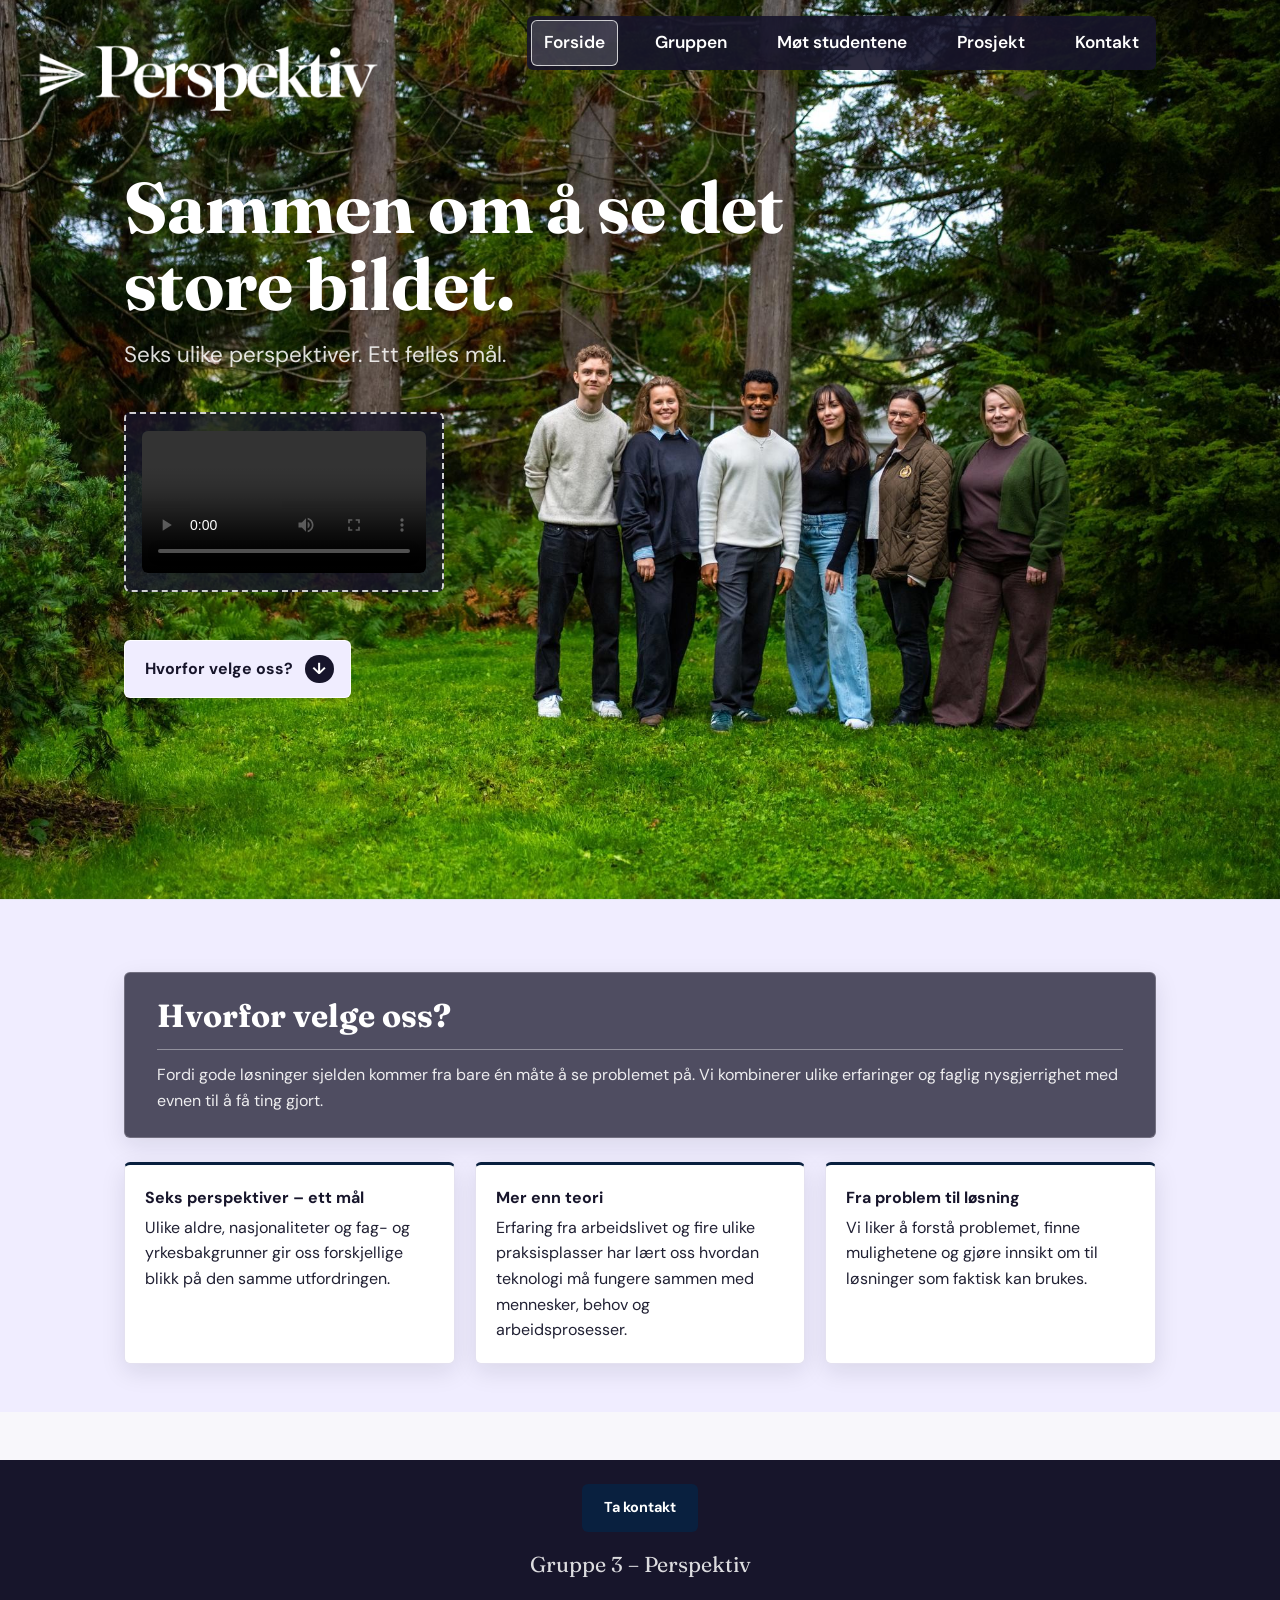
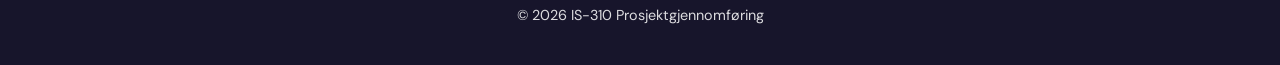
==== index.html @ 25e8b453 "Tekstforberinger i hele nettsida." ====
<!DOCTYPE html>
<html lang="no">
<head>
  <meta charset="UTF-8" />
  <meta name="viewport" content="width=device-width, initial-scale=1.0" />
  <title>Perspektiv – IS-310 Prosjektgjennomføring</title>
  <meta name="description" content="Nettside for prosjektgruppe 3 i faget IS-310 Prosjektgjennomføring. Møt studentene og les om gruppa vår." />
  <link rel="stylesheet" href="css/style.css" />
</head>
<body class="home-page">
  <header class="site-header">
    <div class="container">
      <nav class="main-nav" aria-label="Hovednavigasjon">
        <details class="nav-menu" open>
          <summary>Meny</summary>
          <ul>
          <li><a href="index.html" class="active" aria-current="page">Forside</a></li>
          <li><a href="om-oss.html">Gruppen</a></li>
          <li><a href="møt-studentene.html">Møt studentene</a></li>
          <li><a href="prosjekt.html">Prosjekt</a></li>
          <li><a href="kontakt.html">Kontakt</a></li>
          </ul>
        </details>
      </nav>
    </div>
  </header>

  <a class="fixed-logo" href="index.html" aria-label="Gå til forsiden">
    <img src="images/Logo/Logo.png" data-large-logo="images/Logo/Logo.png" data-small-logo="images/Logo/Perspektiv.png" alt="Perspektiv" />
  </a>

  <main>
    <section class="hero home-hero">
      <div class="container">
        <div class="hero-copy">
          <h1><span>Sammen om </span>å se det store bildet.</h1>
          <p>Seks ulike perspektiver. Ett felles mål.</p>
        </div>

      <div class="home-video-placeholder">
          <video class="about-video" controls preload="metadata" playsinline>
          <source src="images/Midlertidig%20intor%20video.mp4" type="video/mp4" />
          Nettleseren din støtter ikke videoavspilling.
        </video>
      </div>     
        
        <a class="btn home-values-cta" href="#home-values-section">
          Hvorfor velge oss?
          <span class="home-values-cta-icon" aria-hidden="true">&darr;</span>
        </a>
      
        
      </div>
    </section>

  <section id="home-values-section" class="section container home-values-section">
      <div class="home-values-intro">
        <h2>Hvorfor velge oss?</h2>
        <p>
          Fordi gode løsninger sjelden kommer fra bare én måte å se problemet på. Vi kombinerer 
          ulike erfaringer og faglig nysgjerrighet med evnen til å få ting gjort.
        </p>
      </div>

      <ul class="value-list">
        <li>
          <strong>Seks perspektiver – ett mål</strong>
          Ulike aldre, nasjonaliteter og fag- og yrkesbakgrunner gir oss forskjellige blikk på den samme utfordringen.
        </li>
        <li>
          <strong>Mer enn teori</strong>
          Erfaring fra arbeidslivet og fire ulike praksisplasser har lært oss hvordan teknologi må fungere sammen med mennesker, behov og arbeidsprosesser.
        </li>
        <li>
          <strong>Fra problem til løsning</strong>
          Vi liker å forstå problemet, finne mulighetene og gjøre innsikt om til løsninger som faktisk kan brukes.
        </li>
      </ul>
    </section>

   
    


  <footer class="site-footer">
    <div class="container">
      <div class="footer-cta">
        <a class="btn" href="kontakt.html">Ta kontakt</a>
      </div>
      <p class="footer-brand">Gruppe 3 – Perspektiv</p>
      <p>&copy; 2026 IS-310 Prosjektgjennomføring</p>
    </div>
  </footer>
  <script src="js/logo-scroll.js"></script>
</body>
</html>
---- css/style.css ----
/* ==========================================================================
   IS-310 Gruppe 3 – Felles stilark
   ========================================================================== */

@import url("https://fonts.googleapis.com/css2?family=DM+Sans:opsz,wght@9..40,400;9..40,500;9..40,600;9..40,700&family=Fraunces:opsz,wght@9..144,600;9..144,700&display=swap");

:root {
  --color-primary: #17152b;
  --color-primary-dark: #17152b;
  --color-secondary: #291c5c;
  --color-accent: #09203f;
  --color-overlay-surface: rgba(23, 21, 43, 0.74);
  --logo-width: clamp(182px, 31.2vw, 364px);
  --color-hero-accent: #ffffff;
  --color-bg: #f8f7fb;
  --color-surface: #ffffff;
  --color-text: #202033;
  --color-muted: #291c5c;
  --color-border: #e4e1f0;
  --color-highlight: #f0edff;
  --radius: 6px;
  --max-width: 1080px;
  --shadow: 0 8px 24px rgba(23, 21, 43, 0.1);
}

* {
  box-sizing: border-box;
}

html {
  scroll-behavior: smooth;
}

body {
  margin: 0;
  font-family: "DM Sans", "Segoe UI", sans-serif;
  background-color: var(--color-bg);
  color: var(--color-text);
  line-height: 1.6;
}

a {
  color: var(--color-primary);
  text-decoration: none;
}

a:hover,
a:focus {
  text-decoration: underline;
}

body a:focus-visible,
body .nav-menu > summary:focus-visible {
  outline: 2px solid currentColor;
  outline-offset: 3px;
}

body .main-nav a,
body .nav-menu > summary,
body .student-menu summary,
body .student-page-nav a {
  transition: background-color 0.15s ease, border-color 0.15s ease, color 0.15s ease;
}

img {
  max-width: 100%;
  display: block;
}

.container {
  max-width: var(--max-width);
  margin: 0 auto;
  padding: 0 1.5rem;
}

.site-header {
  background-color: transparent;
  color: #fff;
  position: absolute;
  top: 0;
  width: 100%;
  z-index: 20;
}

.student-page .site-header {
  z-index: 30;
}

.site-header .container {
  display: flex;
  align-items: center;
  justify-content: flex-end;
  flex-wrap: wrap;
  min-height: 4.5rem;
  padding-top: 1rem;
  padding-bottom: 1rem;
}

.fixed-logo {
  display: block;
  left: 1.5rem;
  position: fixed;
  top: 1.25rem;
  transform-origin: top left;
  will-change: transform;
  width: var(--logo-width);
  z-index: 30;
}

.student-page .fixed-logo {
  z-index: 31;
}

.fixed-logo img {
  height: auto;
  transition: filter 0.2s ease;
  width: 100%;
}

.fixed-logo.logo-over-image img {
  filter: brightness(0) invert(1);
}

.site-title {
  font-family: "Fraunces", Georgia, serif;
  font-size: 1.35rem;
  font-weight: 700;
  letter-spacing: 0;
  margin: 0;
  color: #fff;
}

.site-title a {
  color: #fff;
}

.site-title a:hover {
  text-decoration: none;
}

.main-nav > .nav-menu > ul {
  list-style: none;
  display: flex;
  flex-wrap: wrap;
  gap: 1.5rem;
  margin: 0;
  padding: 0;
}

.nav-menu > summary {
  display: none;
}

.main-nav a {
  color: #fff;
  font-size: 1.08rem;
  font-weight: 600;
  border: 1px solid transparent;
  border-radius: var(--radius);
  display: inline-block;
  padding: 0.5rem 0.75rem;
}

.main-nav a:hover,
.main-nav a:focus,
.main-nav a.active {
  background-color: rgba(255, 255, 255, 0.16);
  border-color: rgba(255, 255, 255, 0.75);
  color: #fff;
  text-decoration: none;
}

.student-menu {
  position: relative;
}

.student-menu details {
  position: relative;
}

.student-menu summary {
  border: 1px solid transparent;
  border-radius: var(--radius);
  color: #fff;
  cursor: pointer;
  display: inline-block;
  font-size: 0.94rem;
  font-weight: 600;
  list-style: none;
  padding: 0.35rem 0.6rem;
}

.student-menu summary::-webkit-details-marker {
  display: none;
}

.student-menu summary::after {
  content: " +";
}

.student-menu details[open] summary,
.student-menu summary:hover,
.student-menu summary:focus {
  background-color: rgba(255, 255, 255, 0.16);
  border-color: rgba(255, 255, 255, 0.75);
  color: #fff;
}

.student-menu details[open] summary::after {
  content: " -";
}

.student-page .student-menu summary {
  background-color: rgba(255, 255, 255, 0.16);
  border-color: rgba(255, 255, 255, 0.75);
  color: #fff;
}

.student-page .student-menu summary {
  color: var(--color-primary-dark);
}

.student-page .student-menu summary:hover,
.student-page .student-menu summary:focus {
  background-color: var(--color-highlight);
  border-color: var(--color-border);
  color: var(--color-primary-dark);
}

.student-menu-list {
  background-color: var(--color-surface);
  border: 1px solid var(--color-border);
  border-radius: var(--radius);
  box-shadow: var(--shadow);
  display: grid;
  gap: 0;
  left: 0;
  margin: 0.75rem 0 0;
  min-width: 10rem;
  padding: 0.4rem;
  position: absolute;
  top: 100%;
  z-index: 20;
}

.student-menu details:not([open]) .student-menu-list {
  display: none;
}

.student-menu details[open] .student-menu-list {
  display: grid;
}

.student-menu-list li {
  width: 100%;
}

.student-menu-list a {
  color: var(--color-text);
  display: block;
  padding: 0.5rem 0.7rem;
}

.student-menu-list a:hover,
.student-menu-list a:focus,
.student-menu-list a.active {
  background-color: var(--color-highlight);
  color: var(--color-primary-dark);
}

.student-page-nav {
  display: flex;
  flex-wrap: wrap;
  gap: 0.65rem;
  padding-top: max(5.5rem, calc(var(--logo-width) * 0.32 + 1.5rem));
  position: relative;
  z-index: 1;
}

.student-page-nav a {
  background-color: var(--color-surface);
  border: 1px solid var(--color-border);
  border-radius: var(--radius);
  box-shadow: 0 2px 8px rgba(23, 21, 43, 0.12);
  color: var(--color-primary-dark);
  display: inline-block;
  font-weight: 600;
  line-height: 1.2;
  padding: 0.45rem 0.75rem;
  position: relative;
  z-index: 1;
}

.student-page-nav a:hover,
.student-page-nav a:focus,
.student-page-nav a.active {
  background-color: var(--color-primary);
  border-color: var(--color-primary);
  color: #fff;
  text-decoration: none;
}

/* ---------- Hero-seksjon ---------- */

.hero {
  align-items: stretch;
  background-color: var(--color-primary-dark);
  background-image: url("../images/Zoomed ut.jpg");
  background-position: center;
  background-repeat: no-repeat;
  background-size: contain;
  border-bottom: 1px solid var(--color-border);
  color: #fff;
  display: flex;
  min-height: 100vh;
  min-height: 100svh;
  padding: 8rem 0 4.5rem;
  text-align: left;
}

.contact-hero {
  background: none;
  border-bottom: none;
  color: var(--color-primary-dark);
  min-height: auto;
  padding: 6rem 0 1.5rem;
}

.contact-page .site-header {
  color: #fff;
  z-index: 20;
}

.contact-page .student-menu-list a {
  color: var(--color-text);
}

.contact-page .student-menu-list a:hover,
.contact-page .student-menu-list a:focus {
  color: var(--color-primary-dark);
}

.contact-page .fixed-logo img {
  filter: brightness(0) invert(1);
}

.contact-page .site-header .main-nav a:hover,
.contact-page .student-menu summary:hover,
.contact-page .student-menu summary:focus {
  color: #fff;
}

.contact-hero h1,
.contact-hero p {
  color: #fff;
}

.contact-hero .container {
  align-items: center;
  justify-content: center;
  text-align: center;
}

.hero .container {
  align-items: flex-start;
  display: flex;
  flex-direction: column;
  row-gap: 0.75rem;
  justify-content: flex-end;
  width: 100%;
}

.home-hero {
  background-image: url("../images/Hoyrestilt_cropped.jpg");
  background-size: cover;
}

.home-hero .container {
  justify-content: center;
  transform: translateY(-2.5rem);
}

.home-hero .hero-copy {
  margin-bottom: -0.375rem;
  transform: translateY(-0.5rem);
}

.home-hero .hero-copy h1 {
  font-size: clamp(2.75rem, 5.6vw, 5.4rem);
}

.home-hero .hero-copy p {
  font-size: clamp(1.15rem, 1.75vw, 1.5rem);
  line-height: 1.35;
}

.home-video-placeholder {
  align-items: center;
  aspect-ratio: 16 / 9;
  background-color: rgba(23, 21, 43, 0.78);
  border: 2px dashed rgba(255, 255, 255, 0.8);
  border-radius: var(--radius);
  color: #fff;
  display: flex;
  font-family: "Fraunces", Georgia, serif;
  font-size: 1.1rem;
  justify-content: center;
  max-width: 20rem;
  padding: 1rem;
  text-align: center;
  width: 80%;
}

.home-hero .home-values-cta {
  align-items: center;
  background-color: var(--color-highlight);
  border: 1px solid rgba(255, 255, 255, 0.9);
  color: var(--color-primary-dark);
  display: inline-flex;
  gap: 0.75rem;
  margin-top: 2.25rem;
  padding: 0.85rem 1rem 0.85rem 1.25rem;
}

.home-values-cta-icon {
  align-items: center;
  background-color: var(--color-primary-dark);
  border-radius: 50%;
  color: #fff;
  display: inline-flex;
  height: 1.8rem;
  justify-content: center;
  line-height: 1;
  transition: transform 0.15s ease;
  width: 1.8rem;
}

.home-values-cta:hover .home-values-cta-icon,
.home-values-cta:focus .home-values-cta-icon {
  transform: translateY(2px);
}

@media (min-width: 768px) and (max-width: 1099px) {
  .home-hero .container {
    transform: translateY(-2rem);
  }
}

@media (min-aspect-ratio: 5 / 3) and (min-width: 768px) {
  .home-hero {
    background-size: contain;
  }
}

body .site-header .main-nav {
  background-color: rgba(23, 21, 43, 0.9);
  border-radius: var(--radius);
  padding: 0.25rem;
}

.student-list-page .student-content-zone {
  background-color: var(--color-overlay-surface);
  border: 1px solid rgba(255, 255, 255, 0.18);
  border-radius: var(--radius);
  max-width: 1140px;
  margin-left: auto;
  margin-right: auto;
  margin-top: 10rem;
  padding: 2rem 1.5rem 0;
  width: calc(100% - 1.5rem);
}

.student-list-page .student-content-zone > .section:first-child {
  padding-top: 0;
}

.student-list-back-to-top {
  display: flex;
  justify-content: center;
  margin: 2rem auto 0;
  max-width: var(--max-width);
  padding: 0 1.5rem;
}

.student-list-page .practice-section {
  scroll-margin-top: 8rem;
}

.student-list-page {
  background: url("../images/Trees.png") center / cover no-repeat fixed;
}

.student-list-page .student-content-zone > .section > h2 {
  color: #fff;
  text-shadow: 0 1px 4px rgba(23, 21, 43, 0.8);
}

.student-list-page .student-content-zone > .section > p {
  color: #fff;
  text-shadow: 0 1px 4px rgba(23, 21, 43, 0.8);
}

.about-page > .hero {
  background-image: url("../images/Zoomed\ ut.jpg");
  background-position: left top;
  background-size: contain;
  padding: 7rem 0 1.5rem;
}

.about-hero .container {
  margin: 0;
  max-width: none;
  justify-content: center;
}

@media (min-width: 1280px) {
  .about-page > .hero {
    min-height: max(100svh, calc(66.6667vw - 2rem));
  }

  .about-hero .container {
    justify-content: flex-end;
    transform: none;
  }
}

.about-hero .cta-row {
  margin-top: 0;
}

.about-hero .scroll-indicator {
  margin-top: 0;
}

@media (min-width: 1280px) {
  .about-hero .about-text-copy {
    align-self: center;
    margin-inline: 0;
    max-width: 74rem;
    width: 100%;
    font-size: clamp(0.92rem, 1.05vw, 1.2rem);
    line-height: 1.35;
  }

  .about-hero .about-text-copy h2 {
    font-size: clamp(1.65rem, 2vw, 1.8rem);
  }

  .about-hero .about-text-copy > p:first-of-type {
    font-size: clamp(0.95rem, 1.1vw, 1rem);
    line-height: 1.2;
    margin-bottom: 0.55rem;
  }

  .about-hero .about-text-copy > p:not(:first-of-type) {
    margin-bottom: 0.55rem;
  }
}

@media (min-width: 960px) and (max-width: 1279px) {
  .about-page > .hero {
    background-image: none;
    display: grid;
    grid-template-columns: minmax(0, 1fr);
    min-height: auto;
    padding: 0;
  }

  .about-page > .hero::before {
    aspect-ratio: 3 / 2;
    background: url("../images/Zoomed\ ut.jpg") center / cover no-repeat;
    content: "";
    display: block;
    grid-area: 1 / 1;
    width: 100%;
  }

  .about-hero .container {
    grid-area: 1 / 1;
    justify-content: flex-end;
    padding: 0 1.5rem;
    position: relative;
    transform: none;
    z-index: 1;
  }

  .about-hero .about-text-copy {
    align-self: center;
    background-color: var(--color-overlay-surface);
    border: 1px solid rgba(255, 255, 255, 0.2);
    border-radius: var(--radius);
    box-shadow: var(--shadow);
    margin-inline: 0;
    max-width: 74rem;
    width: 100%;
  }
}

@media (max-width: 959px) {
  .about-hero .about-text-copy {
    max-width: none;
    width: 100%;
  }

  .about-page > .hero {
    background-image: none;
    display: block;
    min-height: auto;
    padding: 0 0 2rem;
  }

  .about-page > .hero::before {
    aspect-ratio: 3 / 2;
    background: url("../images/Zoomed\ ut.jpg") center / contain no-repeat;
    content: "";
    display: block;
    width: 100%;
  }

  .about-hero .container {
    justify-content: flex-start;
    padding-top: 1.5rem;
    transform: none;
  }
}

.hero-copy {
  max-width: 680px;
}

.hero h1 {
  font-family: "Fraunces", Georgia, serif;
  font-size: clamp(2.4rem, 5vw, 5rem);
  line-height: 1.08;
  margin: 0 0 1rem;
}

.hero h1 span {
  color: var(--color-hero-accent);
}

.hero p {
  font-size: clamp(1rem, 1.5vw, 1.3rem);
  max-width: 640px;
  margin: 0 0 1.75rem;
  color: rgba(255, 255, 255, 0.86);
}

.contact-page .hero p {
  color: rgba(255, 255, 255, 0.9);
}

.contact-page {
  background: linear-gradient(rgba(0, 0, 0, 0.58), rgba(0, 0, 0, 0.58)), url("../images/Trees.png") center center / cover no-repeat fixed;
  min-height: 100vh;
  min-height: 100svh;
  overflow-x: hidden;
}

.contact-page > *:not(.fixed-logo) {
  position: relative;
  z-index: 1;
}

.contact-page .contact-content {
  transform: none;
}

.contact-page .contact-hero {
  padding: 1.5rem 0 0.25rem;
}

.contact-page .contact-hero h1 {
  font-size: 2.8rem;
  line-height: 1.08;
}

.contact-page .contact-hero h1:first-of-type {
  margin-bottom: 0.4rem;
}

.contact-page .contact-hero h1:last-of-type {
  border-top: 1px solid rgba(255, 255, 255, 0.32);
  font-size: 1.75rem;
  line-height: 1.25;
  margin: 1.1rem auto 0;
  max-width: 46rem;
  padding-top: 0.85rem;
}

.contact-page .contact-hero p {
  font-size: 1.05rem;
  line-height: 1.5;
  margin: 0 auto 0.6rem;
  max-width: 44rem;
}

.contact-page .contact-hero p:first-of-type {
  font-family: "Fraunces", Georgia, serif;
  font-size: 1.2rem;
  line-height: 1.3;
  max-width: 40rem;
}

.contact-page .section {
  padding: 0.25rem 1.5rem 0;
}

.contact-page .contact-content .section {
  padding: 0.25rem 1.5rem 0;
}

.contact-page .contact-grid {
  gap: 1.5rem;
  grid-template-columns: repeat(2, minmax(0, 350px));
  justify-content: center;
  justify-items: center;
  margin-top: 0.25rem;
}

.contact-page .contact-card-zone {
  background-color: var(--color-overlay-surface);
  border: 1px solid rgba(255, 255, 255, 0.2);
  border-radius: var(--radius);
  box-shadow: var(--shadow);
  margin: 5rem auto 2rem;
  max-width: 800px;
  padding: 1rem;
  width: calc(100% - 2rem);
}

.contact-page .contact-card-zone > .section {
  padding: 0.25rem 0 0;
}

.contact-page .contact-card {
  background-color: var(--color-highlight);
  justify-self: center;
  padding: 1rem;
  width: min(100%, 350px);
}

.contact-page .contact-card img {
  aspect-ratio: 4 / 5;
  max-width: none;
  margin-bottom: 0.5rem;
  width: 100%;
}

.contact-page .contact-card h2 {
  font-size: clamp(1rem, 1.8vw, 1.45rem);
  line-height: 1.15;
}

.contact-page .contact-card .role {
  font-size: 0.9rem;
  margin-bottom: 0.35rem;
}

.btn {
  display: inline-block;
  padding: 0.78rem 1.35rem;
  background-color: var(--color-accent);
  color: #fff;
  font-weight: 700;
  border-radius: var(--radius);
  transition: transform 0.15s ease, box-shadow 0.15s ease;
}

.scroll-indicator {
  margin-top: 1.5rem;
}

.scroll-indicator a {
  display: inline-flex;
  align-items: center;
  justify-content: center;
  width: 2.8rem;
  height: 2.8rem;
  border: 1px solid rgba(255, 255, 255, 0.7);
  border-radius: 50%;
  background: rgba(255, 255, 255, 0.08);
  color: #fff;
  font-size: 1.7rem;
  line-height: 1;
  text-decoration: none;
  transition: transform 0.15s ease, background-color 0.15s ease;
}

.scroll-indicator a:hover,
.scroll-indicator a:focus {
  transform: translateY(2px);
  background: rgba(255, 255, 255, 0.16);
  text-decoration: none;
}

.btn:hover,
.btn:focus {
  transform: translateY(-2px);
  box-shadow: 0 6px 14px rgba(0, 0, 0, 0.15);
  text-decoration: none;
}

/* ---------- Generelle seksjoner ---------- */

.section {
  padding: 3.75rem 0;
}

.cta-row {
  margin-top: 1rem;
}

.about-page .section {
  padding: 1.25rem 0;
}

.about-page > .section:not(#om-oss-start):not(.about-media-section):not(.about-highlights) {
  display: none;
}

.about-media-section {
  align-items: center;
  display: grid;
  gap: clamp(1.5rem, 5vw, 4rem);
  grid-template-columns: minmax(0, 0.8fr) minmax(0, 1.4fr);
  padding-bottom: 3rem;
  padding-top: 3rem;
}

.about-video-copy {
  max-width: 28rem;
}

.about-text-copy {
  grid-column: 1;
  color: #fff;
  max-width: min(100%, 24rem);
  padding: 1rem;
  text-shadow: 0 2px 12px rgba(23, 21, 43, 0.9);
}

.about-text-copy h2 {
  color: #fff;
  font-family: "Fraunces", Georgia, serif;
  font-size: clamp(1.55rem, 2.5vw, 2.2rem);
  line-height: 1.15;
  margin: 0 0 0.7rem;
}

.about-text-copy > p {
  color: #fff;
  margin: 0 0 0.85rem;
}

.about-text-copy > p:first-of-type {
  color: #fff;
  font-family: "Fraunces", Georgia, serif;
  font-size: 1.2rem;
  line-height: 1.3;
}

.about-hero .about-text-copy {
  background-color: transparent;
  border-color: transparent;
  box-shadow: none;
}

@media (min-width: 960px) {
  .about-hero .about-text-copy {
    align-content: start;
    background-color: rgba(23, 21, 43, 0.74);
    border: 1px solid rgba(255, 255, 255, 0.2);
    border-radius: var(--radius);
    box-shadow: var(--shadow);
    display: grid;
    font-size: 0.95rem;
    gap: 0.75rem;
    grid-template-columns: minmax(0, 1fr);
    line-height: 1.4;
    padding: 0.9rem 1.25rem;
  }

  .about-hero .about-text-copy h2 {
    grid-column: 1 / -1;
    font-size: 1.5rem;
    margin-bottom: 0;
  }

  .about-hero .about-text-copy > p {
    margin-bottom: 0;
    max-width: none;
  }

  .about-hero .about-text-copy > p:first-of-type {
    font-size: 1rem;
    grid-column: 1 / -1;
    line-height: 1.35;
  }

  .about-hero .about-text-copy > p:not(:first-of-type):not(:last-child) {
    line-height: 1.4;
    margin-bottom: 0;
  }

  .about-hero .about-text-copy > p:last-child {
    font-size: 0.95rem;
    grid-column: 1 / -1;
    line-height: 1.2;
    margin-top: 0.2rem;
    padding: 0.65rem 0.9rem;
  }

  .about-hero .scroll-indicator {
    display: none;
  }
}

.about-hero .about-text-copy h2,
.about-hero .about-text-copy > p {
  color: #fff;
  text-shadow: 0 1px 3px rgba(0, 0, 0, 0.65);
}

.about-hero .about-text-copy > p:last-child {
  background-color: rgba(240, 237, 255, 0.12);
  border: 0;
  border-left: 3px solid var(--color-highlight);
  border-radius: var(--radius);
  color: #fff;
  font-size: 1.25rem;
  font-weight: 700;
  line-height: 1.25;
  margin-top: 1rem;
  padding: 0.85rem 1rem;
  text-shadow: none;
}

.about-video-column {
  grid-column: 1;
  margin: 0 auto;
  max-width: 52rem;
  width: 100%;
}

.about-video-section {
  display: grid;
  grid-template-columns: minmax(0, 1fr);
}

.about-kicker {
  color: var(--color-accent);
  font-size: 0.76rem;
  font-weight: 700;
  letter-spacing: 0.08em;
  margin: 0 0 0.5rem;
  text-transform: uppercase;
}

.about-media-section h2 {
  font-size: clamp(1.7rem, 3vw, 2.6rem);
  margin-bottom: 0.7rem;
}

.about-text-copy > p:last-child {
  color: var(--color-muted);
  margin-bottom: 0;
}

.about-video {
  background-color: #101b2d;
  border-radius: var(--radius);
  box-shadow: var(--shadow);
  display: block;
  max-height: 30rem;
  object-fit: cover;
  width: 100%;
}

.about-page .about-highlights {
  background-color: var(--color-highlight);
  display: grid;
  gap: 1rem;
  grid-template-columns: repeat(3, minmax(0, 1fr));
  margin: 0;
  max-width: none;
  padding: 2.5rem max(1.5rem, calc((100vw - var(--max-width)) / 2 + 1.5rem)) 3.5rem;
}

.about-highlights article {
  background-color: var(--color-surface);
  border: 1px solid var(--color-border);
  border-top: 3px solid var(--color-accent);
  border-radius: var(--radius);
  box-shadow: var(--shadow);
  padding: 1.25rem;
}

.about-highlights strong {
  color: var(--color-primary-dark);
  display: block;
  font-family: "Fraunces", Georgia, serif;
  font-size: 1.15rem;
  margin-bottom: 0.25rem;
}

.about-highlights h3 {
  color: var(--color-primary-dark);
  font-family: "Fraunces", Georgia, serif;
  font-size: 1.35rem;
  line-height: 1.15;
  margin: 0 0 0.75rem;
}

.about-highlights p {
  color: var(--color-muted);
  margin: 0 0 0.75rem;
}

.about-highlights p:last-child {
  margin-bottom: 0;
}

.section h2 {
  font-family: "Fraunces", Georgia, serif;
  font-size: 2rem;
  line-height: 1.2;
  margin: 0 0 1rem;
  color: var(--color-primary-dark);
}

.section-intro {
  max-width: 720px;
  margin: 0 auto 2rem;
  text-align: center;
  color: var(--color-muted);
}

/* ---------- Kontakt og CTA ---------- */

.contact-grid {
  display: grid;
  grid-template-columns: repeat(auto-fit, minmax(260px, 1fr));
  gap: 1.5rem;
  margin-top: 2rem;
}

.contact-card {
  background-color: var(--color-surface);
  border: 1px solid var(--color-border);
  border-radius: var(--radius);
  box-shadow: var(--shadow);
  padding: 1.5rem;
  text-align: center;
}

.contact-card img {
  width: 100%;
  max-width: 320px;
  aspect-ratio: 4 / 5;
  object-fit: cover;
  border-radius: var(--radius);
  margin: 0 auto 1rem;
  display: block;
}

.contact-card h2 {
  font-family: "Fraunces", Georgia, serif;
  font-size: 1.8rem;
  margin: 0 0 0.25rem;
  color: var(--color-primary-dark);
}

.contact-card .role {
  color: var(--color-muted);
  font-weight: 600;
  margin: 0 0 0.75rem;
}

.contact-card a {
  font-weight: 700;
  color: var(--color-primary);
}

/* ---------- Studentkort på forsiden ---------- */

.student-grid {
  display: grid;
  grid-template-columns: repeat(auto-fit, minmax(220px, 1fr));
  gap: 1.5rem;
}

.student-list-page .student-grid .card {
  background-color: var(--color-highlight);
}

@media (min-width: 900px) {
  .student-grid {
    grid-template-columns: repeat(6, 1fr);
  }

  .student-grid .card {
    grid-column: span 2;
  }
}

.card {
  background-color: var(--color-surface);
  border: 1px solid var(--color-border);
  border-radius: var(--radius);
  box-shadow: var(--shadow);
  padding: 1.75rem 1.5rem;
  text-align: center;
  transition: transform 0.15s ease, box-shadow 0.15s ease;
  position: relative;
}

.card:hover {
  transform: translateY(-4px);
  box-shadow: 0 12px 28px rgba(23, 21, 43, 0.14);
}

.card > a::after {
  content: "";
  position: absolute;
  inset: 0;
  border-radius: var(--radius);
}

.card .avatar {
  width: 160px;
  height: 160px;
  border-radius: 50%;
  background-color: var(--color-highlight);
  overflow: hidden;
  margin: 0 auto 1rem;
  display: flex;
  align-items: center;
  justify-content: center;
  font-size: 2rem;
  font-weight: 700;
  color: var(--color-primary);
}

.card .avatar img {
  height: 100%;
  object-fit: cover;
  width: 100%;
}

.card h3 {
  font-family: "Fraunces", Georgia, serif;
  margin: 0 0 0.25rem;
}

.card .role {
  color: var(--color-muted);
  font-size: 0.95rem;
  margin-bottom: 1rem;
}

.card-links a {
  display: inline-block;
  margin: 0 0.35rem;
  font-weight: 600;
}

/* ---------- Verdiliste / kvaliteter ---------- */

.value-list {
  list-style: none;
  padding: 0;
  margin: 0;
  display: grid;
  grid-template-columns: repeat(12, minmax(0, 1fr));
  gap: 1rem;
  align-items: stretch;
}

.value-list li {
  background-color: var(--color-surface);
  border: 1px solid var(--color-border);
  border-radius: var(--radius);
  border-left: 3px solid var(--color-accent);
  padding: 1.1rem 1.25rem;
  box-shadow: var(--shadow);
  grid-column: span 4;
}

.value-list li:nth-child(4),
.value-list li:nth-child(5) {
  grid-column: span 6;
  justify-self: center;
  width: min(100%, 27rem);
}

.value-list li strong {
  display: block;
  color: var(--color-primary-dark);
  margin-bottom: 0.25rem;
}

.home-values-section {
  background-color: var(--color-highlight);
  margin: 0;
  max-width: none;
  padding: 4.5rem max(1.5rem, calc((100vw - var(--max-width)) / 2 + 1.5rem)) 3rem;
}

.home-values-intro {
  align-items: start;
  background-color: var(--color-overlay-surface);
  border: 1px solid rgba(255, 255, 255, 0.2);
  border-radius: var(--radius);
  box-shadow: var(--shadow);
  color: #fff;
  display: grid;
  gap: 0.85rem;
  grid-template-columns: minmax(0, 1fr);
  margin: 0 auto 1.5rem;
  max-width: var(--max-width);
  padding: 1.5rem 2rem;
  width: 100%;
}

.home-values-intro > h2 {
  color: #fff;
  grid-column: 1 / -1;
  margin: 0;
}

.home-values-intro > p {
  align-self: stretch;
  border-left: 0;
  border-top: 1px solid rgba(255, 255, 255, 0.38);
  color: rgba(255, 255, 255, 0.9);
  grid-column: 1 / -1;
  margin: 0;
  max-width: none;
  padding: 0.75rem 0 0;
}

.home-values-section .value-list {
  gap: 1.25rem;
  margin: 0 auto;
  max-width: var(--max-width);
}

.home-values-section .value-list li {
  background-color: var(--color-surface);
  border: 1px solid var(--color-border);
  border-radius: var(--radius);
  border-top: 3px solid var(--color-accent);
  box-shadow: var(--shadow);
  padding: 1.25rem;
  transition: transform 0.15s ease, box-shadow 0.15s ease;
}

.home-values-section .value-list li:hover {
  box-shadow: 0 12px 28px rgba(23, 21, 43, 0.14);
  transform: translateY(-3px);
}

@media (max-width: 767px) {
  .home-values-section {
    padding-bottom: 2.5rem;
    padding-top: 3rem;
  }

  .home-values-intro {
    gap: 0.85rem;
    grid-template-columns: minmax(0, 1fr);
    padding: 1.25rem;
  }

  .home-values-intro > h2,
  .home-values-intro > p {
    grid-column: 1;
  }

  .home-values-intro > p {
    border-left: 0;
    border-top: 1px solid rgba(255, 255, 255, 0.38);
    padding-left: 0;
    padding-top: 0.75rem;
  }

  .home-values-section .value-list {
    gap: 0.85rem;
  }
}

/* ---------- Praksisprosjekter ---------- */

.practice-section {
  padding-top: 0;
}

.practice-grid {
  display: grid;
  grid-template-columns: repeat(4, minmax(0, 1fr));
  gap: 1rem;
}

.practice-card {
  display: flex;
  flex-direction: column;
  align-items: flex-start;
  background-color: var(--color-surface);
  border: 1px solid var(--color-border);
  border-radius: var(--radius);
  box-shadow: var(--shadow);
  padding: 1.5rem;
  transition: transform 0.15s ease, box-shadow 0.15s ease;
}

.practice-card:hover {
  transform: translateY(-4px);
  box-shadow: 0 12px 28px rgba(23, 21, 43, 0.14);
}

.practice-logo {
  display: flex;
  align-items: center;
  justify-content: center;
  width: 100%;
  height: 5rem;
  margin-bottom: 1rem;
}

.practice-logo img {
  max-height: 5rem;
  max-width: 100%;
  object-fit: contain;
}

.practice-card h3 {
  margin: 0 0 0.5rem;
  font-family: "Fraunces", Georgia, serif;
}

.practice-card p {
  flex-grow: 1;
  margin: 0 0 1.25rem;
  color: var(--color-muted);
}

.practice-card .btn {
  margin-top: auto;
}

@media (min-width: 768px) and (max-width: 1080px) {
  .practice-grid {
    grid-template-columns: repeat(2, minmax(0, 1fr));
  }
}

@media (max-width: 767px) {
  .about-media-section {
    gap: 1.25rem;
    grid-template-columns: 1fr;
    padding-bottom: 2rem;
    padding-top: 2rem;
  }

  .about-text-copy,
  .about-video-column {
    grid-column: 1;
  }

  .about-page .about-highlights {
    gap: 1.5rem;
    grid-template-columns: 1fr;
    padding-bottom: 2.5rem;
  }

  .value-list {
    grid-template-columns: 1fr;
  }

  .value-list li,
  .value-list li:nth-child(4),
  .value-list li:nth-child(5) {
    grid-column: auto;
    width: 100%;
    justify-self: stretch;
  }

  .practice-section {
    padding-top: 1rem;
  }

  .practice-grid {
    grid-template-columns: 1fr;
  }
}

/* ---------- Studentprofilside ---------- */

.student-page {
  background: url("../images/Trees.png") center / cover no-repeat;
  min-height: 100vh;
  min-height: 100svh;
  overflow-x: hidden;
}

.student-page main {
  min-height: calc(100vh - 4.25rem);
  min-height: calc(100svh - 4.25rem);
}

.student-page main > .section:first-of-type {
  padding: 0.7rem 1.5rem 0;
}

.profile {
  margin: 0 auto;
  max-width: 980px;
  background-color: var(--color-highlight);
  border: 1px solid var(--color-border);
  border-radius: var(--radius);
  box-shadow: var(--shadow);
  padding: 1.5rem;
  display: grid;
  grid-template-columns: 180px 1fr;
  gap: 2.25rem;
}

.profile > div {
  min-width: 0;
}

.profile .avatar {
  width: 160px;
  height: 160px;
  border-radius: 50%;
  background-color: var(--color-highlight);
  overflow: hidden;
  display: flex;
  align-items: center;
  justify-content: center;
  font-size: 3rem;
  font-weight: 700;
  color: var(--color-primary);
}

.profile .avatar img {
  height: 100%;
  object-fit: cover;
  width: 100%;
}

.profile-sidebar {
  width: 100%;
}

.student-project {
  align-self: start;
  text-align: center;
  width: 100%;
}

.student-project h2 {
  color: var(--color-primary-dark);
  font-size: 1rem;
  margin: 1.5rem 0 0.5rem;
}

.student-project a {
  align-items: center;
  display: flex;
  height: 4.5rem;
  justify-content: center;
  padding: 0;
  position: relative;
}

.student-project a:hover,
.student-project a:focus {
  text-decoration: none;
}

.student-project img {
  max-height: 100%;
  max-width: 100%;
  object-fit: contain;
}

.student-project img.uia-project-logo {
  max-width: 78%;
}

.student-project img.krs-project-logo {
  transform: scale(1.15);
}

.profile .role {
  color: var(--color-primary);
  font-weight: 600;
  font-size: 0.95rem;
  margin: 0.25rem 0 0.75rem;
  letter-spacing: 0.01em;
  padding-bottom: 0.75rem;
  border-bottom: 1px solid var(--color-border);
}

.profile-links{
  display: flex;
  flex-wrap: wrap;
  gap: 0.5rem;
  min-width: 0;
  margin-top: 0.75rem;
}

.student-page .profile h1 {
  font-size: clamp(1.9rem, 3vw, 2.8rem);
  line-height: 1.1;
  margin: 0;
}

.student-page .profile p:not(.role) {
  font-size: clamp(0.88rem, 1.2vw, 1.05rem);
  line-height: 1.4;
  margin: 0 0 0.65rem;
}

.icon-link{
  width: 34px;
  height: 34px;
  border-radius: 50%;
  border: 1.5px solid currentColor;
  display: flex;
  align-items: center;
  justify-content: center;
  transition: background-color .15s, color .15s;
}

.icon-link svg{
  width: 16px;
  height: 16px;
  fill: currentColor;
}

.icon-link:hover,
.icon-link:focus-visible{
  background-color: currentColor;
}

.mail-text {
  display: inline-flex;
  align-items: center;
  font-size: 0.92rem;
  color: var(--color-muted);
  font-weight: 500;
  margin-left: 4px;
  overflow-wrap: anywhere;
}

.mail-text:hover,
.mail-text:focus-visible {
  color: var(--color-primary);
  text-decoration: underline;
}

.icon-link:hover svg,
.icon-link:focus-visible svg{
  fill: var(--bakgrunnsfarge, #fff);
}

.video-placeholder {
  background-color: #eaf1ed;
  border: 2px dashed var(--color-border);
  border-radius: var(--radius);
  padding: 2rem;
  text-align: center;
  color: var(--color-muted);
  margin-top: 1.5rem;
}

@media (max-width: 640px) {
  .student-page .profile {
    grid-template-columns: 72px 1fr;
    gap: 0.75rem;
    padding: 0.75rem;
  }

  .student-page .profile .avatar {
    height: 64px;
    margin: 0;
    width: 64px;
  }

  .student-page .profile h1 {
    font-size: 1.5rem;
  }

  .student-page .profile .role {
    font-size: 0.75rem;
    margin-bottom: 0.45rem;
    padding-bottom: 0.4rem;
  }

  .student-page .profile p:not(.role) {
    font-size: 0.75rem;
    line-height: 1.3;
    margin-bottom: 0.4rem;
  }
}

/* ---------- Prosjektside ---------- */

.project-page {
  background-color: #101b2d;
}

.project-page .site-header {
  color: #fff;
}

.project-hero {
  align-items: flex-end;
  background: linear-gradient(90deg, rgba(8, 18, 32, 0.82) 0%, rgba(8, 18, 32, 0.54) 32%, rgba(8, 18, 32, 0.16) 72%, rgba(8, 18, 32, 0.04) 100%), url("../images/NRL-Bilder/Helikopter.jpg") center / cover;
  display: flex;
  min-height: 78svh;
  padding: 8rem 0 4rem;
}

.project-hero-overlay {
  background-color: var(--color-overlay-surface);
  border: 1px solid rgba(255, 255, 255, 0.2);
  border-radius: var(--radius);
  box-shadow: var(--shadow);
  color: #fff;
  margin-left: max(1.5rem, calc((100vw - var(--max-width)) / 2 + 1.5rem));
  max-width: min(42rem, calc(100% - 3rem));
  padding: 1.25rem 1.5rem;
  text-shadow: 0 2px 14px rgba(0, 0, 0, 0.35);
}

.project-kicker {
  color: #d8e2f0;
  font-size: 0.76rem;
  font-weight: 700;
  letter-spacing: 0.08em;
  margin: 0 0 0.55rem;
  text-transform: uppercase;
}

.project-hero h1 {
  color: #fff;
  font-family: "Fraunces", Georgia, serif;
  font-size: clamp(2rem, 4vw, 3.6rem);
  line-height: 1.05;
  margin: 0 0 0.9rem;
}

.project-intro {
  max-width: 38rem;
}

.project-intro p {
  color: #f5f7fb;
  font-size: clamp(0.92rem, 1.25vw, 1.08rem);
  line-height: 1.55;
  margin: 0 0 0.8rem;
}

.project-intro p:nth-child(even) {
  border-left: 2px solid rgba(216, 226, 240, 0.55);
  color: #d8e2f0;
  font-size: 0.72rem;
  font-weight: 700;
  line-height: 1.2;
  margin-bottom: 0.2rem;
  padding-left: 0.6rem;
}

.project-intro p:nth-child(odd):not(:first-child):not(:last-child) {
  margin-bottom: 0.9rem;
}

.project-intro p:last-child {
  margin-bottom: 0;
}

.project-section {
  padding-bottom: 4rem;
  padding-top: 4rem;
}

.project-section-heading {
  margin-bottom: 1.5rem;
  max-width: 42rem;
}

.project-page .project-section-heading .project-kicker {
  color: #d8e2f0;
}

.project-section h2 {
  color: #fff;
  font-family: "Fraunces", Georgia, serif;
  font-size: clamp(1.8rem, 3vw, 2.7rem);
  line-height: 1.1;
  margin: 0;
}

.project-cta {
  display: flex;
  justify-content: center;
  margin: 2rem 0 0;
  padding: 0 1.5rem 3rem;
}

.project-cta .btn {
  background: transparent;
  border: 1px solid rgba(255, 255, 255, 0.7);
  box-shadow: none;
  color: #fff;
  font-size: 0.95rem;
  letter-spacing: 0.02em;
  padding: 0.9rem 1.5rem;
}

.project-cta .btn:hover,
.project-cta .btn:focus {
  background: rgba(255, 255, 255, 0.06);
  border-color: rgba(255, 255, 255, 0.9);
}

.project-practice-links {
  display: grid;
  gap: 1rem;
  grid-template-columns: repeat(4, minmax(0, 1fr));
  margin: 0 auto;
  max-width: var(--max-width);
  padding: 0 1.5rem 4rem;
}

.project-practice-links a {
  align-items: center;
  background: #fff;
  border: 1px solid rgba(255, 255, 255, 0.8);
  border-radius: var(--radius);
  display: flex;
  height: 7rem;
  justify-content: center;
  padding: 1rem;
  transition: transform 0.15s ease, box-shadow 0.15s ease;
}

.project-practice-links a:hover,
.project-practice-links a:focus {
  box-shadow: 0 10px 24px rgba(0, 0, 0, 0.2);
  transform: translateY(-3px);
}

.project-practice-links img {
  max-height: 100%;
  max-width: 100%;
  object-fit: contain;
}

.solution-grid {
  display: grid;
  gap: 1.5rem;
  grid-template-columns: repeat(12, minmax(0, 1fr));
}

.news-collage {
  display: grid;
  gap: 1.5rem;
  grid-template-columns: repeat(12, minmax(0, 1fr));
}

.solution-grid figure,
.news-collage figure {
  break-inside: avoid;
  margin: 0;
  overflow: hidden;
  border-radius: 16px;
}

.solution-grid img,
.news-collage img {
  display: block;
  height: auto;
  width: 100%;
}

.solution-grid figure:nth-child(1) {
  grid-column: 1 / span 8;
  grid-row: 1 / span 2;
  border-radius: 20px;
  width: 100%;
}

.solution-grid figure:nth-child(2) {
  grid-column: 9 / span 4;
  grid-row: 1;
}

.solution-grid figure:nth-child(3) {
  grid-column: 9 / span 4;
  grid-row: 2;
}

.solution-grid figure:nth-child(2),
.solution-grid figure:nth-child(3) {
  justify-self: start;
  width: 75%;
}

.solution-grid figure:nth-child(4) {
  grid-column: 1 / span 6;
  grid-row: 3 / span 2;
}

.solution-grid figure:nth-child(5) {
  grid-column: 7 / span 6;
  grid-row: 3;
}

.solution-grid figure:nth-child(6) {
  grid-column: 7 / span 6;
  grid-row: 4;
}

.project-news-section {
  max-width: none;
  overflow: hidden;
  padding-left: 0;
  padding-right: 0;
}

.project-news-section .container {
  margin-bottom: 0;
}

.project-next-section {
  background-color: rgba(255, 255, 255, 0.04);
  border-bottom: 1px solid rgba(255, 255, 255, 0.12);
  border-top: 1px solid rgba(255, 255, 255, 0.12);
  padding: 3.5rem 0;
}

.project-next-content {
  align-items: center;
  display: grid;
  gap: 3rem;
  grid-template-columns: minmax(0, 1fr) minmax(0, 1fr);
}

.project-next-heading {
  margin-bottom: 0;
  max-width: 38rem;
}

.project-next-copy {
  max-width: 42rem;
}

.project-next-copy p {
  color: #f5f7fb;
  font-size: clamp(1rem, 1.3vw, 1.12rem);
  line-height: 1.55;
  margin: 0 0 1.25rem;
}

.project-next-section .btn {
  background-color: var(--color-highlight);
  border: 1px solid var(--color-highlight);
  color: var(--color-primary-dark);
  display: inline-block;
  font-size: 0.95rem;
  padding: 0.85rem 1.2rem;
}

.news-collage {
  margin: 0 auto;
  max-width: var(--max-width);
  padding: 0 1.5rem;
}

.news-collage figure:nth-child(1) {
  grid-column: 1 / span 4;
  grid-row: 3;
}

.news-collage figure:nth-child(2) {
  grid-column: 5 / span 4;
  grid-row: 3;
}

.news-collage figure:nth-child(3) {
  grid-column: 9 / span 4;
  grid-row: 1;
}

.news-collage figure:nth-child(4) {
  grid-column: 9 / span 4;
  grid-row: 3;
}

.news-collage figure:nth-child(5) {
  grid-column: 1 / span 8;
  grid-row: 1 / span 2;
}

.news-collage figure:nth-child(6) {
  grid-column: 9 / span 4;
  grid-row: 2;
}

@media (max-width: 767px) {
  .project-hero {
    min-height: 86svh;
    padding: 7rem 1.5rem 2rem;
  }

  .project-hero-overlay {
    margin-left: 0;
    max-width: 100%;
    padding: 1rem;
  }

  .project-hero h1 {
    font-size: 2.1rem;
  }

  .project-intro p {
    font-size: 0.9rem;
  }

  .project-section {
    padding-bottom: 2.5rem;
    padding-top: 2.5rem;
  }

  .project-next-section {
    padding-bottom: 2.5rem;
    padding-top: 2.5rem;
  }

  .project-next-content {
    gap: 1.25rem;
    grid-template-columns: minmax(0, 1fr);
  }

  .solution-grid {
    grid-template-columns: 1fr;
  }

  .news-collage {
    grid-template-columns: 1fr;
    padding-left: 1.5rem;
    padding-right: 1.5rem;
  }

  .solution-grid figure:nth-child(n) {
    grid-column: auto;
    grid-row: auto;
    width: 100%;
  }

  .news-collage figure:nth-child(n) {
    grid-column: auto;
    grid-row: auto;
  }

  .project-practice-links {
    grid-template-columns: repeat(2, minmax(0, 1fr));
    padding-bottom: 2.5rem;
  }
}

/* ---------- Footer ---------- */

.site-footer {
  background-color: var(--color-primary-dark);
  color: rgba(255, 255, 255, 0.85);
  text-align: center;
  padding: 1.5rem 0;
  margin-top: 3rem;
  font-size: 0.9rem;
}

.student-page > .site-footer {
  align-items: center;
  display: flex;
  height: 4.25rem;
  justify-content: center;
  margin-top: 0;
  padding: 0;
}

.site-footer .footer-tagline {
  margin: 0 0 0.5rem;
  font-size: 0.74rem;
  letter-spacing: 0.04em;
  opacity: 0.8;
}

.site-footer .footer-cta {
  display: flex;
  flex-direction: column;
  align-items: center;
  gap: 0.75rem;
  margin: 0 0 1rem;
}

.site-footer a {
  color: #fff;
}

.footer-brand {
  font-family: "Fraunces", Georgia, serif;
  font-size: 1.35rem;
  margin-top: 0;
}

@media (min-width: 768px) and (max-width: 1099px) {
  body .nav-menu[data-collapsed="true"] {
    position: relative;
  }

  body .nav-menu[data-collapsed="true"] > summary {
    background-color: rgba(255, 255, 255, 0.16);
    border: 1px solid rgba(255, 255, 255, 0.75);
    border-radius: var(--radius);
    color: #fff;
    cursor: pointer;
    display: block;
    font-size: 1rem;
    font-weight: 700;
    min-height: 2.75rem;
    min-width: 3.5rem;
    padding: 0.5rem 0.75rem;
    text-align: center;
  }

  body .nav-menu[data-collapsed="true"] > summary::-webkit-details-marker {
    display: none;
  }

  body .nav-menu[data-collapsed="true"] > summary::after {
    content: " +";
  }

  body .nav-menu[data-collapsed="true"][open] > summary::after {
    content: " -";
  }

  body .main-nav > .nav-menu[data-collapsed="true"] > ul {
    background-color: var(--color-primary-dark);
    border: 1px solid rgba(255, 255, 255, 0.3);
    border-radius: var(--radius);
    box-shadow: var(--shadow);
    display: none;
    flex-direction: column;
    gap: 0.25rem;
    min-width: 13rem;
    padding: 0.5rem;
    position: absolute;
    right: 0;
    top: calc(100% + 0.5rem);
  }

  body .main-nav > .nav-menu[data-collapsed="true"][open] > ul {
    display: flex;
  }

  body .main-nav > .nav-menu[data-collapsed="true"] > ul > li,
  body .main-nav > .nav-menu[data-collapsed="true"] > ul > li > details,
  body .main-nav > .nav-menu[data-collapsed="true"] > ul > li > a,
  body .main-nav > .nav-menu[data-collapsed="true"] > ul > li > details > summary {
    width: 100%;
  }

  body .main-nav > .nav-menu[data-collapsed="true"] > ul > li > a,
  body .main-nav > .nav-menu[data-collapsed="true"] > ul > li > details > summary {
    display: block;
    text-align: left;
  }

  body .main-nav .student-menu-list {
    left: auto;
    margin-top: 0.25rem;
    position: static;
    width: 100%;
  }

}

@media (max-width: 767px) {
  :root {
    --logo-width: clamp(110px, 42vw, 170px);
  }

  .fixed-logo {
    left: 1rem;
    top: 1rem;
  }

  .site-header .container {
    justify-content: flex-end;
    padding-top: 0.85rem;
    padding-bottom: 0.85rem;
  }

  .nav-menu {
    position: relative;
  }

  .nav-menu > summary {
    background-color: rgba(255, 255, 255, 0.16);
    border: 1px solid rgba(255, 255, 255, 0.75);
    border-radius: var(--radius);
    color: #fff;
    cursor: pointer;
    display: block;
    font-size: 1rem;
    font-weight: 700;
    min-height: 2.75rem;
    min-width: 3.5rem;
    padding: 0.5rem 0.75rem;
    text-align: center;
  }

  .nav-menu > summary::-webkit-details-marker {
    display: none;
  }

  .nav-menu > summary::after {
    content: " +";
  }

  .nav-menu[open] > summary::after {
    content: " -";
  }

  .main-nav > .nav-menu > ul {
    background-color: var(--color-primary-dark);
    border: 1px solid rgba(255, 255, 255, 0.3);
    border-radius: var(--radius);
    box-shadow: var(--shadow);
    display: none;
    flex-direction: column;
    gap: 0.25rem;
    min-width: 13rem;
    padding: 0.5rem;
    position: absolute;
    right: 0;
    top: calc(100% + 0.5rem);
  }

  .main-nav > .nav-menu[open] > ul {
    display: flex;
  }

  .main-nav > .nav-menu > ul > li,
  .main-nav > .nav-menu > ul > li > details,
  .main-nav > .nav-menu > ul > li > a,
  .main-nav > .nav-menu > ul > li > details > summary {
    width: 100%;
  }

  .main-nav > .nav-menu > ul > li > a,
  .main-nav > .nav-menu > ul > li > details > summary {
    display: block;
    text-align: left;
  }

  .main-nav .student-menu-list {
    left: auto;
    margin-top: 0.25rem;
    position: static;
    width: 100%;
  }

  .student-list-page main > .section:first-child {
    padding-top: 7rem;
  }

  .hero:not(.contact-hero) {
    background-color: var(--color-primary-dark);
    background-image: none;
    display: block;
    min-height: auto;
    padding-top: 6.5rem;
    padding-bottom: 3rem;
  }

  .hero:not(.contact-hero)::before {
    aspect-ratio: 3 / 2;
    background: url("../images/Hoyrestilt_cropped.jpg") center / contain no-repeat;
    content: "";
    display: block;
    width: 100%;
  }

  .about-page .hero::before {
    background-image: url("../images/Zoomed ut.jpg");
  }

  .about-hero .container {
    transform: none;
  }

  .about-page > .hero {
    padding-top: 0;
  }

  .hero:not(.contact-hero) .container {
    padding-top: 1.5rem;
  }

  .hero.home-hero {
    display: grid;
    grid-template-columns: minmax(0, 1fr);
    min-height: max(100svh, 46rem);
    padding-top: 0;
    padding-bottom: 2rem;
  }

  .hero.home-hero::before {
    background-image:
      linear-gradient(180deg, rgba(23, 21, 43, 0.02) 15%, rgba(23, 21, 43, 0.78) 100%),
      url("../images/Hoyrestilt_cropped.jpg");
    background-position: center, center top;
    background-repeat: no-repeat, no-repeat;
    background-size: 100% 100%, contain;
    grid-area: 1 / 1;
  }

  .hero.home-hero .container {
    align-self: stretch;
    aspect-ratio: 3 / 2;
    display: flex;
    grid-area: 1 / 1;
    justify-content: flex-start;
    min-height: max(calc(100vw * 2 / 3), 19rem);
    padding-bottom: 1rem;
    padding-top: 4.25rem;
    position: relative;
    transform: none;
    z-index: 1;
  }

  .home-hero .hero-copy {
    max-width: 32rem;
    margin-bottom: -0.125rem;
    transform: translateY(-0.125rem);
    width: 100%;
  }

  .home-hero .hero-copy h1 {
    font-size: clamp(1.95rem, 8.9vw, 2.7rem);
    line-height: 1.05;
    margin-bottom: 0.5rem;
    max-width: 12ch;
  }

  .home-hero .hero-copy p {
    font-size: 1.12rem;
    line-height: 1.35;
    margin-bottom: 0.75rem;
  }

  .home-video-placeholder {
    width: 70%;
  }

  .home-hero .btn {
    align-self: flex-start;
  }

  .home-hero .scroll-indicator {
    margin-top: 0.75rem;
  }

  .contact-page .contact-hero {
    min-height: auto;
    padding: 1.25rem 0 0.5rem;
  }

  .contact-page .contact-hero h1 {
    font-size: 2rem;
  }

  .contact-page .contact-hero h1:last-of-type {
    font-size: 1.25rem;
    line-height: 1.25;
    margin-top: 0.85rem;
    padding-top: 0.7rem;
  }

  .contact-page .contact-hero p {
    font-size: 1rem;
    line-height: 1.45;
    margin-bottom: 0.55rem;
  }

  .contact-page .contact-hero p:first-of-type {
    font-size: 1.05rem;
    line-height: 1.3;
  }

  .contact-page .contact-card img {
    max-width: 155px;
  }

  .contact-page .contact-grid {
    gap: 0.5rem;
    grid-template-columns: repeat(2, minmax(0, 1fr));
  }

  .contact-page .contact-card-zone {
    padding: 0.5rem;
  }
}

@media (max-width: 360px) {
  .home-hero .hero-copy {
    margin-bottom: 0.45rem;
    padding: 0.25rem;
  }

  .home-hero .hero-copy h1 {
    font-size: 1.85rem;
    line-height: 1.02;
    margin-bottom: 0.35rem;
  }

  .home-hero .hero-copy p {
    font-size: 1.08rem;
    line-height: 1.2;
    margin-bottom: 0.5rem;
  }

  .home-hero .scroll-indicator {
    display: none;
  }
}

.site-header .container {
  padding-left: calc(1.5rem + var(--logo-width) + 1rem);
}

@media (max-width: 767px) {
  .site-header .container {
    padding-left: calc(1rem + var(--logo-width) + 0.75rem);
  }
}


.fixed-logo:not(.logo-over-image) {
  background: rgba(248, 247, 251, 0.85);
  backdrop-filter: blur(6px);
  -webkit-backdrop-filter: blur(6px);
  padding: 0.5rem 0.75rem;
  border-radius: 999px;
  box-shadow: 0 2px 10px rgba(23, 21, 43, 0.08);
}
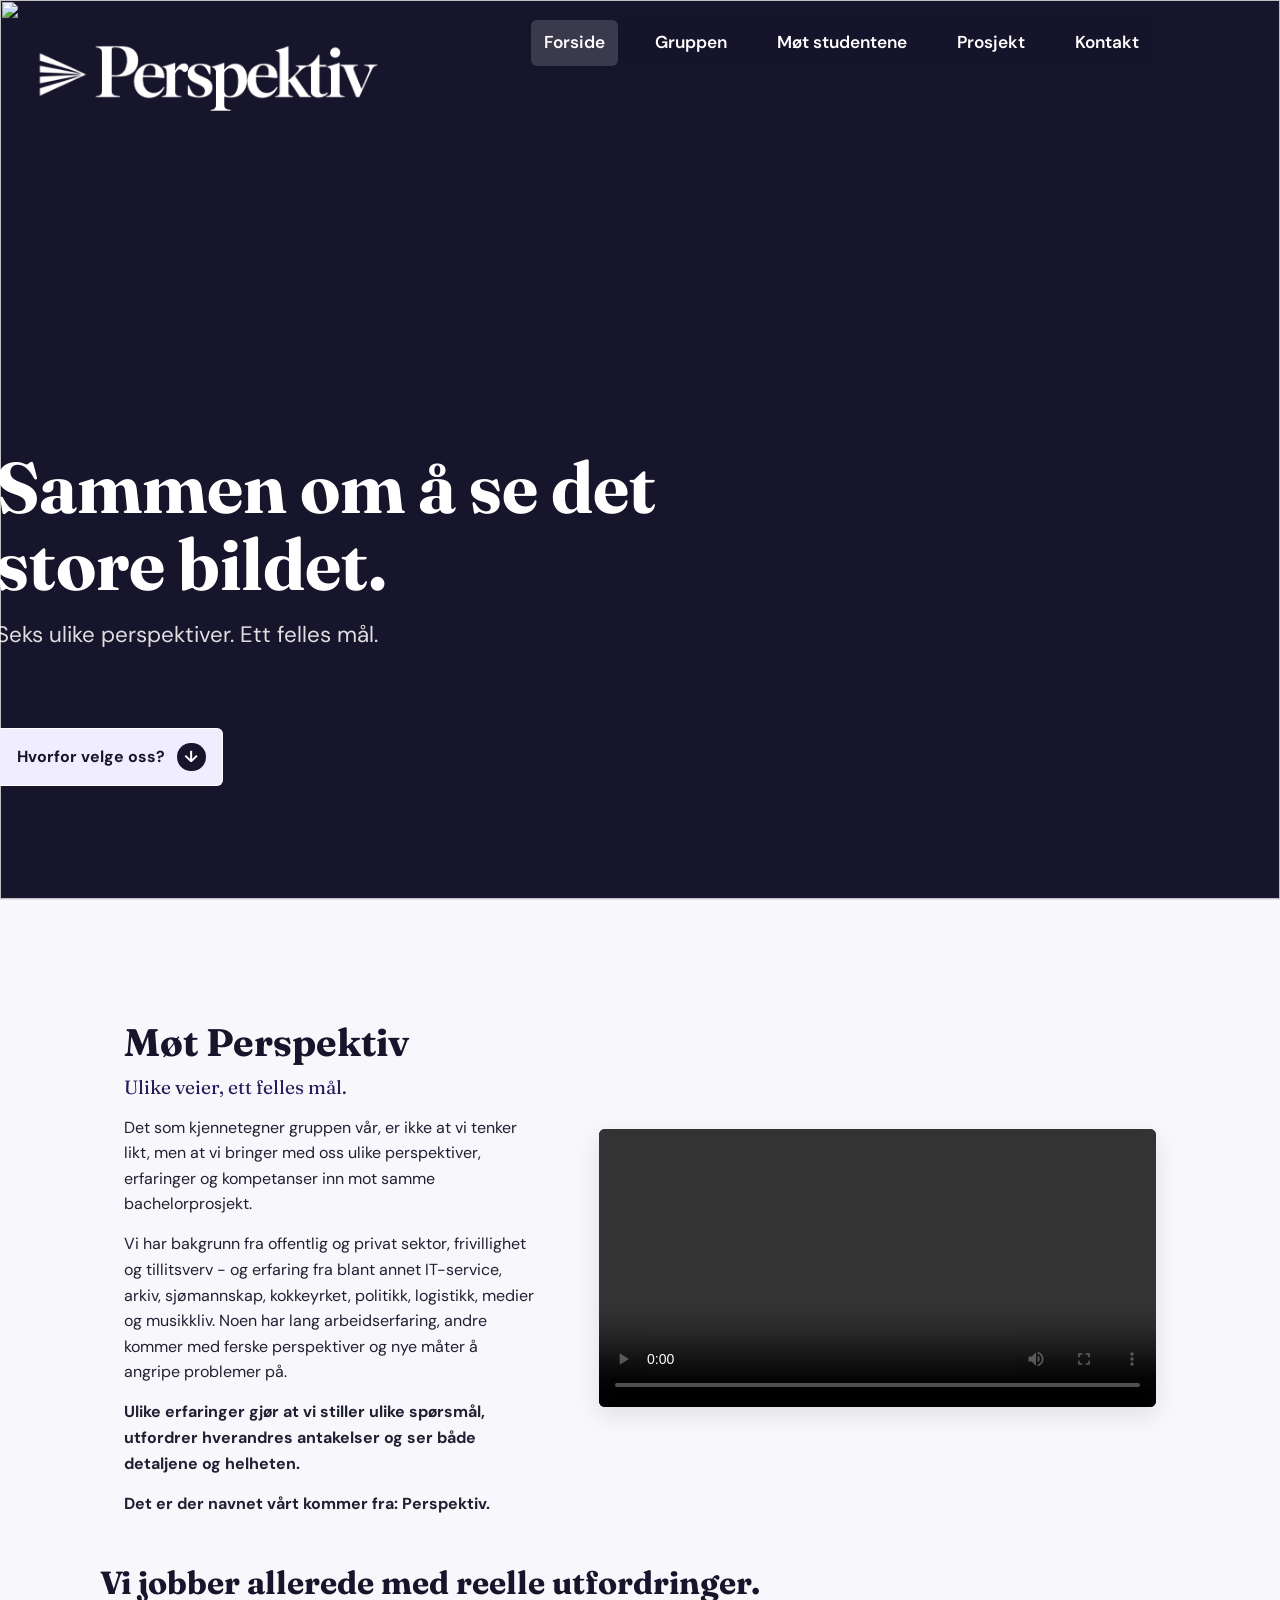
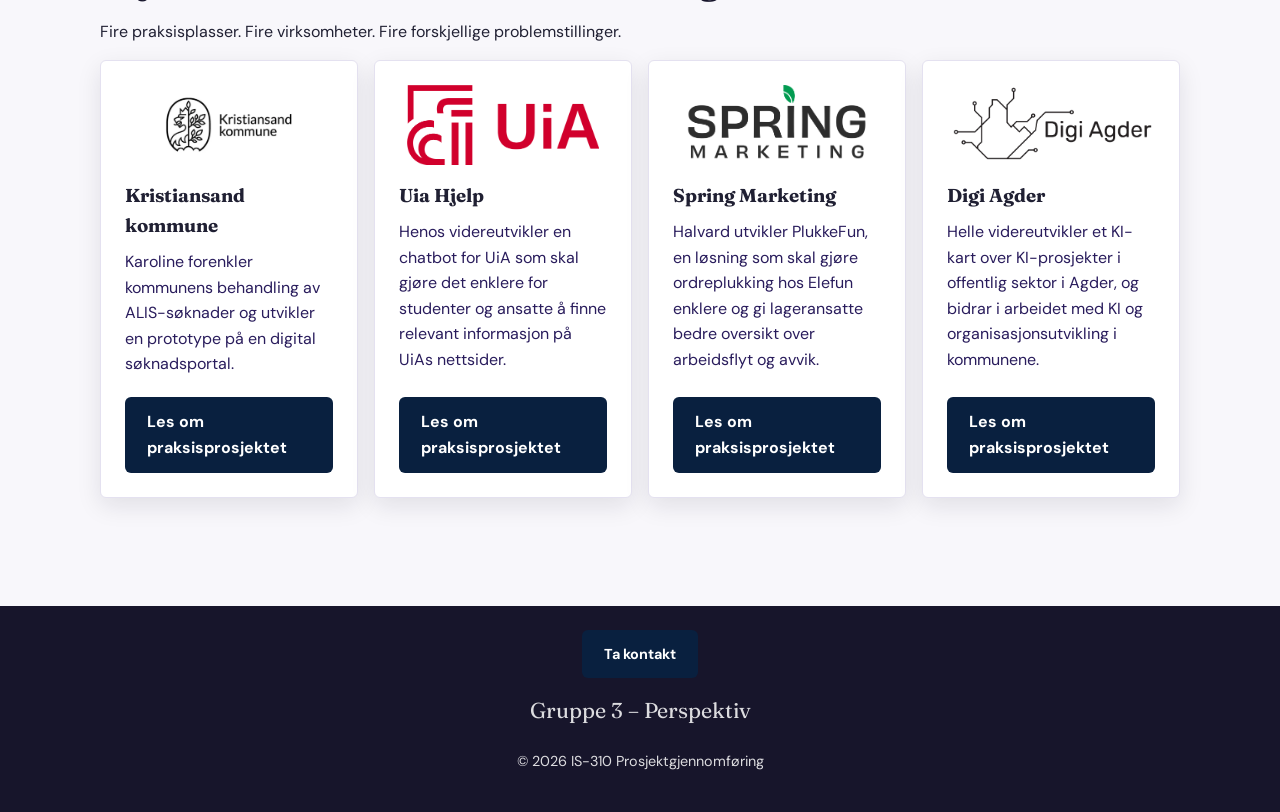
==== commit 7091c783: "Beskrivelse av endringene dine" ====
--- a/index.html
+++ b/index.html
@@ -31,19 +31,13 @@
 
   <main>
     <section class="hero home-hero">
+      <img class="home-hero-image" src="images/Zoomed%20ut.jpg" alt="" aria-hidden="true" />
       <div class="container">
         <div class="hero-copy">
           <h1><span>Sammen om </span>å se det store bildet.</h1>
           <p>Seks ulike perspektiver. Ett felles mål.</p>
         </div>
 
-      <div class="home-video-placeholder">
-          <video class="about-video" controls preload="metadata" playsinline>
-          <source src="images/Midlertidig%20intor%20video.mp4" type="video/mp4" />
-          Nettleseren din støtter ikke videoavspilling.
-        </video>
-      </div>     
-        
         <a class="btn home-values-cta" href="#home-values-section">
           Hvorfor velge oss?
           <span class="home-values-cta-icon" aria-hidden="true">&darr;</span>
@@ -53,29 +47,95 @@
       </div>
     </section>
 
-  <section id="home-values-section" class="section container home-values-section">
-      <div class="home-values-intro">
-        <h2>Hvorfor velge oss?</h2>
-        <p>
-          Fordi gode løsninger sjelden kommer fra bare én måte å se problemet på. Vi kombinerer 
-          ulike erfaringer og faglig nysgjerrighet med evnen til å få ting gjort.
-        </p>
+  <section class="section container home-values-section">
+      <div class="home-about-section">
+        <div class="home-about-copy">
+          <h2>Møt Perspektiv</h2>
+          <p class="home-about-lead">Ulike veier, ett felles mål.</p>
+          <p>
+            Det som kjennetegner gruppen vår, er ikke at vi tenker likt, men at vi
+            bringer med oss ulike perspektiver, erfaringer og kompetanser inn mot
+            samme bachelorprosjekt.
+          </p>
+          <p>
+            Vi har bakgrunn fra offentlig og privat sektor, frivillighet og
+            tillitsverv - og erfaring fra blant annet IT-service, arkiv,
+            sjømannskap, kokkeyrket, politikk, logistikk, medier og musikkliv.
+            Noen har lang arbeidserfaring, andre kommer med ferske perspektiver
+            og nye måter å angripe problemer på.
+          </p>
+          <p><strong>
+            Ulike erfaringer gjør at vi stiller ulike spørsmål, utfordrer
+            hverandres antakelser og ser både detaljene og helheten.
+          </strong></p>
+          <p><strong>Det er der navnet vårt kommer fra: Perspektiv.</strong></p>
+        </div>
+
+        <div class="home-video-placeholder">
+          <video class="about-video" controls preload="metadata" playsinline>
+            <source src="images/Midlertidig%20intor%20video.mp4" type="video/mp4" />
+            Nettleseren din støtter ikke videoavspilling.
+          </video>
+        </div>
       </div>
+    </section>
 
-      <ul class="value-list">
-        <li>
-          <strong>Seks perspektiver – ett mål</strong>
-          Ulike aldre, nasjonaliteter og fag- og yrkesbakgrunner gir oss forskjellige blikk på den samme utfordringen.
-        </li>
-        <li>
-          <strong>Mer enn teori</strong>
-          Erfaring fra arbeidslivet og fire ulike praksisplasser har lært oss hvordan teknologi må fungere sammen med mennesker, behov og arbeidsprosesser.
-        </li>
-        <li>
-          <strong>Fra problem til løsning</strong>
-          Vi liker å forstå problemet, finne mulighetene og gjøre innsikt om til løsninger som faktisk kan brukes.
-        </li>
-      </ul>
+    <section id="home-practice-section" class="section container practice-section">
+      <h2>Vi jobber allerede med reelle utfordringer.</h2>
+      <p>Fire praksisplasser. Fire virksomheter. Fire forskjellige problemstillinger.</p>
+
+      <div class="practice-grid">
+        <article class="practice-card">
+          <div class="practice-logo">
+            <img src="images/Logo/KRS Kommune Logo.png" alt="Kristiansand kommune-logo" />
+          </div>
+          <h3>Kristiansand kommune</h3>
+          <p>
+            Karoline forenkler kommunens behandling av ALIS-søknader og utvikler
+            en prototype på en digital søknadsportal.
+          </p>
+          <a class="btn" href="https://praksis-i-kristiansand-kommune-f6avada4atbnemcf.germanywestcentral-01.azurewebsites.net/prosjekt" target="_blank" rel="noopener noreferrer">Les om praksisprosjektet</a>
+        </article>
+
+        <article class="practice-card">
+          <div class="practice-logo">
+            <img src="images/Logo/Uia Logo.png" alt="Uia Hjelp-logo" />
+          </div>
+          <h3>Uia Hjelp</h3>
+          <p>
+            Henos videreutvikler en chatbot for UiA som skal gjøre det enklere
+            for studenter og ansatte å finne relevant informasjon på UiAs
+            nettsider.
+          </p>
+          <a class="btn" href="https://praksis-uiahtml.vercel.app/" target="_blank" rel="noopener noreferrer">Les om praksisprosjektet</a>
+        </article>
+
+        <article class="practice-card">
+          <div class="practice-logo">
+            <img src="images/Logo/Spring Marketing logo.png" alt="Spring Marketing-logo" />
+          </div>
+          <h3>Spring Marketing</h3>
+          <p>
+            Halvard utvikler PlukkeFun, en løsning som skal gjøre ordreplukking
+            hos Elefun enklere og gi lageransatte bedre oversikt over arbeidsflyt
+            og avvik.
+          </p>
+          <a class="btn" href="https://haldvar.github.io/index.html" target="_blank" rel="noopener noreferrer">Les om praksisprosjektet</a>
+        </article>
+
+        <article class="practice-card">
+          <div class="practice-logo">
+            <img src="images/Logo/logodigi.png" alt="Digi Agder-logo" />
+          </div>
+          <h3>Digi Agder</h3>
+          <p>
+            Helle videreutvikler et KI-kart over KI-prosjekter i offentlig
+            sektor i Agder, og bidrar i arbeidet med KI og organisasjonsutvikling
+            i kommunene.
+          </p>
+          <a class="btn" href="https://sites.google.com/view/digi-agder-praksis-2026/prosjektoppgave" target="_blank" rel="noopener noreferrer">Les om praksisprosjektet</a>
+        </article>
+      </div>
     </section>
 
    
--- a/css/style.css
+++ b/css/style.css
@@ -138,6 +138,7 @@
   text-decoration: none;
 }
 
+.main-nav > ul,
 .main-nav > .nav-menu > ul {
   list-style: none;
   display: flex;
@@ -165,7 +166,7 @@
 .main-nav a:focus,
 .main-nav a.active {
   background-color: rgba(255, 255, 255, 0.16);
-  border-color: rgba(255, 255, 255, 0.75);
+  border-color: transparent;
   color: #fff;
   text-decoration: none;
 }
@@ -371,13 +372,29 @@
 }
 
 .home-hero {
-  background-image: url("../images/Hoyrestilt_cropped.jpg");
+  background-image: none;
   background-size: cover;
+  overflow: hidden;
+  position: relative;
+}
+
+.home-hero-image {
+  height: 100%;
+  inset: 0;
+  object-fit: cover;
+  position: absolute;
+  width: 100%;
+  z-index: 0;
+}
+
+.home-hero .container {
+  position: relative;
+  z-index: 1;
 }
 
 .home-hero .container {
   justify-content: center;
-  transform: translateY(-2.5rem);
+  transform: translate(-8rem, 9rem);
 }
 
 .home-hero .hero-copy {
@@ -409,6 +426,10 @@
   padding: 1rem;
   text-align: center;
   width: 80%;
+}
+
+.home-values-section > .home-video-placeholder {
+  margin: 0 auto 1.5rem;
 }
 
 .home-hero .home-values-cta {
@@ -442,7 +463,7 @@
 
 @media (min-width: 768px) and (max-width: 1099px) {
   .home-hero .container {
-    transform: translateY(-2rem);
+    transform: translate(-5rem, 7rem);
   }
 }
 
@@ -458,6 +479,12 @@
   padding: 0.25rem;
 }
 
+.home-page .site-header .main-nav a.active,
+.home-page .site-header .main-nav a:hover,
+.home-page .site-header .main-nav a:focus {
+  border-color: transparent;
+}
+
 .student-list-page .student-content-zone {
   background-color: var(--color-overlay-surface);
   border: 1px solid rgba(255, 255, 255, 0.18);
@@ -465,8 +492,8 @@
   max-width: 1140px;
   margin-left: auto;
   margin-right: auto;
-  margin-top: 10rem;
-  padding: 2rem 1.5rem 0;
+  margin-top: 6rem;
+  padding: 1rem 1.25rem 0;
   width: calc(100% - 1.5rem);
 }
 
@@ -490,6 +517,10 @@
   background: url("../images/Trees.png") center / cover no-repeat fixed;
 }
 
+.student-list-page .fixed-logo {
+  width: clamp(140px, 18vw, 240px);
+}
+
 .student-list-page .student-content-zone > .section > h2 {
   color: #fff;
   text-shadow: 0 1px 4px rgba(23, 21, 43, 0.8);
@@ -498,6 +529,39 @@
 .student-list-page .student-content-zone > .section > p {
   color: #fff;
   text-shadow: 0 1px 4px rgba(23, 21, 43, 0.8);
+}
+
+.student-list-page .home-values-section {
+  background-color: var(--color-overlay-surface);
+  border: 1px solid rgba(255, 255, 255, 0.18);
+  border-radius: var(--radius);
+  box-shadow: var(--shadow);
+  color: #fff;
+  margin: 2rem 0 0;
+  max-width: none;
+  padding: 2rem 1.5rem;
+}
+
+.student-list-page .home-values-intro {
+  color: #fff;
+  margin-left: 0;
+  margin-right: 0;
+  max-width: none;
+  padding: 0;
+  text-align: left;
+}
+
+.student-list-page .home-values-intro > h2,
+.student-list-page .home-values-intro > p {
+  color: #fff;
+}
+
+.student-list-page .home-values-intro > p {
+  border-top-color: rgba(255, 255, 255, 0.38);
+}
+
+.student-list-page .home-values-section .value-list li {
+  color: var(--color-text);
 }
 
 .about-page > .hero {
@@ -679,15 +743,6 @@
   margin-bottom: 0.4rem;
 }
 
-.contact-page .contact-hero h1:last-of-type {
-  border-top: 1px solid rgba(255, 255, 255, 0.32);
-  font-size: 1.75rem;
-  line-height: 1.25;
-  margin: 1.1rem auto 0;
-  max-width: 46rem;
-  padding-top: 0.85rem;
-}
-
 .contact-page .contact-hero p {
   font-size: 1.05rem;
   line-height: 1.5;
@@ -711,8 +766,8 @@
 }
 
 .contact-page .contact-grid {
-  gap: 1.5rem;
-  grid-template-columns: repeat(2, minmax(0, 350px));
+  gap: 1rem;
+  grid-template-columns: repeat(2, minmax(0, 280px));
   justify-content: center;
   justify-items: center;
   margin-top: 0.25rem;
@@ -723,9 +778,9 @@
   border: 1px solid rgba(255, 255, 255, 0.2);
   border-radius: var(--radius);
   box-shadow: var(--shadow);
-  margin: 5rem auto 2rem;
+  margin: 3rem auto 1rem;
   max-width: 800px;
-  padding: 1rem;
+  padding: 0.75rem;
   width: calc(100% - 2rem);
 }
 
@@ -736,13 +791,13 @@
 .contact-page .contact-card {
   background-color: var(--color-highlight);
   justify-self: center;
-  padding: 1rem;
-  width: min(100%, 350px);
+  padding: 0.75rem;
+  width: min(100%, 280px);
 }
 
 .contact-page .contact-card img {
   aspect-ratio: 4 / 5;
-  max-width: none;
+  max-width: 190px;
   margin-bottom: 0.5rem;
   width: 100%;
 }
@@ -1087,7 +1142,7 @@
 .student-grid {
   display: grid;
   grid-template-columns: repeat(auto-fit, minmax(220px, 1fr));
-  gap: 1.5rem;
+  gap: 1rem;
 }
 
 .student-list-page .student-grid .card {
@@ -1109,7 +1164,7 @@
   border: 1px solid var(--color-border);
   border-radius: var(--radius);
   box-shadow: var(--shadow);
-  padding: 1.75rem 1.5rem;
+  padding: 1rem 1.25rem;
   text-align: center;
   transition: transform 0.15s ease, box-shadow 0.15s ease;
   position: relative;
@@ -1128,12 +1183,12 @@
 }
 
 .card .avatar {
-  width: 160px;
-  height: 160px;
+  width: 125px;
+  height: 125px;
   border-radius: 50%;
   background-color: var(--color-highlight);
   overflow: hidden;
-  margin: 0 auto 1rem;
+  margin: 0 auto 0.75rem;
   display: flex;
   align-items: center;
   justify-content: center;
@@ -1156,7 +1211,7 @@
 .card .role {
   color: var(--color-muted);
   font-size: 0.95rem;
-  margin-bottom: 1rem;
+  margin-bottom: 0.6rem;
 }
 
 .card-links a {
@@ -1201,7 +1256,7 @@
 }
 
 .home-values-section {
-  background-color: var(--color-highlight);
+  background-color: var(--color-bg);
   margin: 0;
   max-width: none;
   padding: 4.5rem max(1.5rem, calc((100vw - var(--max-width)) / 2 + 1.5rem)) 3rem;
@@ -1209,11 +1264,11 @@
 
 .home-values-intro {
   align-items: start;
-  background-color: var(--color-overlay-surface);
-  border: 1px solid rgba(255, 255, 255, 0.2);
-  border-radius: var(--radius);
-  box-shadow: var(--shadow);
-  color: #fff;
+  background-color: transparent;
+  border: 0;
+  border-radius: var(--radius);
+  box-shadow: none;
+  color: var(--color-text);
   display: grid;
   gap: 0.85rem;
   grid-template-columns: minmax(0, 1fr);
@@ -1224,7 +1279,7 @@
 }
 
 .home-values-intro > h2 {
-  color: #fff;
+  color: var(--color-primary-dark);
   grid-column: 1 / -1;
   margin: 0;
 }
@@ -1232,8 +1287,8 @@
 .home-values-intro > p {
   align-self: stretch;
   border-left: 0;
-  border-top: 1px solid rgba(255, 255, 255, 0.38);
-  color: rgba(255, 255, 255, 0.9);
+  border-top: 1px solid var(--color-border);
+  color: var(--color-text);
   grid-column: 1 / -1;
   margin: 0;
   max-width: none;
@@ -1244,6 +1299,50 @@
   gap: 1.25rem;
   margin: 0 auto;
   max-width: var(--max-width);
+}
+
+.home-about-section {
+  align-items: center;
+  display: grid;
+  gap: clamp(2rem, 5vw, 5rem);
+  grid-template-columns: minmax(0, 0.85fr) minmax(0, 1.15fr);
+  margin: 3rem auto 0;
+  max-width: var(--max-width);
+}
+
+.home-about-copy {
+  color: var(--color-text);
+}
+
+.home-about-copy h2 {
+  color: var(--color-primary-dark);
+  font-family: "Fraunces", Georgia, serif;
+  font-size: clamp(1.7rem, 3vw, 2.6rem);
+  line-height: 1.15;
+  margin: 0 0 0.7rem;
+}
+
+.home-about-copy p {
+  margin: 0 0 0.9rem;
+}
+
+.home-about-copy .home-about-lead {
+  color: var(--color-muted);
+  font-family: "Fraunces", Georgia, serif;
+  font-size: 1.2rem;
+  line-height: 1.3;
+}
+
+.home-about-copy p:last-child {
+  margin-bottom: 0;
+}
+
+.home-about-section .home-video-placeholder {
+  background-color: transparent;
+  border: 0;
+  max-width: none;
+  padding: 0;
+  width: 100%;
 }
 
 .home-values-section .value-list li {
@@ -1287,6 +1386,15 @@
 
   .home-values-section .value-list {
     gap: 0.85rem;
+  }
+
+  .home-about-section {
+    gap: 1.5rem;
+    grid-template-columns: 1fr;
+  }
+
+  .home-about-section .home-video-placeholder {
+    order: -1;
   }
 }
 
@@ -1411,6 +1519,34 @@
 
 .student-page main > .section:first-of-type {
   padding: 0.7rem 1.5rem 0;
+}
+
+.student-page main > nav[aria-label="Naviger mellom studenter"] a {
+  align-items: center;
+  background-color: var(--color-surface);
+  border: 2px solid var(--color-primary);
+  border-radius: var(--radius);
+  box-shadow: 0 3px 10px rgba(23, 21, 43, 0.2);
+  color: var(--color-primary-dark);
+  display: inline-flex;
+  font-size: 1.05rem;
+  font-weight: 700;
+  min-height: 2.75rem;
+  padding: 0.5rem 0.85rem;
+  transition: background-color 0.15s ease, color 0.15s ease, transform 0.15s ease;
+}
+
+.student-page main > nav[aria-label="Naviger mellom studenter"] a:hover,
+.student-page main > nav[aria-label="Naviger mellom studenter"] a:focus-visible {
+  background-color: var(--color-primary);
+  color: #fff;
+  text-decoration: none;
+  transform: translateY(-2px);
+}
+
+.student-page main > nav[aria-label="Naviger mellom studenter"] {
+  padding-left: 1.5rem;
+  padding-right: 1.5rem;
 }
 
 .profile {
@@ -2216,32 +2352,27 @@
   }
 
   .hero.home-hero {
-    display: grid;
-    grid-template-columns: minmax(0, 1fr);
-    min-height: max(100svh, 46rem);
+    display: block;
+    min-height: auto;
     padding-top: 0;
     padding-bottom: 2rem;
   }
 
   .hero.home-hero::before {
-    background-image:
-      linear-gradient(180deg, rgba(23, 21, 43, 0.02) 15%, rgba(23, 21, 43, 0.78) 100%),
-      url("../images/Hoyrestilt_cropped.jpg");
-    background-position: center, center top;
-    background-repeat: no-repeat, no-repeat;
-    background-size: 100% 100%, contain;
-    grid-area: 1 / 1;
+    background-image: url("../images/Zoomed ut.jpg");
+    background-position: center top;
+    background-repeat: no-repeat;
+    background-size: contain;
   }
 
   .hero.home-hero .container {
-    align-self: stretch;
-    aspect-ratio: 3 / 2;
+    align-self: auto;
+    aspect-ratio: auto;
     display: flex;
-    grid-area: 1 / 1;
     justify-content: flex-start;
-    min-height: max(calc(100vw * 2 / 3), 19rem);
-    padding-bottom: 1rem;
-    padding-top: 4.25rem;
+    min-height: 0;
+    padding-bottom: 0;
+    padding-top: 1.5rem;
     position: relative;
     transform: none;
     z-index: 1;
@@ -2249,8 +2380,8 @@
 
   .home-hero .hero-copy {
     max-width: 32rem;
-    margin-bottom: -0.125rem;
-    transform: translateY(-0.125rem);
+    margin-bottom: 0.5rem;
+    transform: none;
     width: 100%;
   }
 
@@ -2286,13 +2417,6 @@
 
   .contact-page .contact-hero h1 {
     font-size: 2rem;
-  }
-
-  .contact-page .contact-hero h1:last-of-type {
-    font-size: 1.25rem;
-    line-height: 1.25;
-    margin-top: 0.85rem;
-    padding-top: 0.7rem;
   }
 
   .contact-page .contact-hero p {
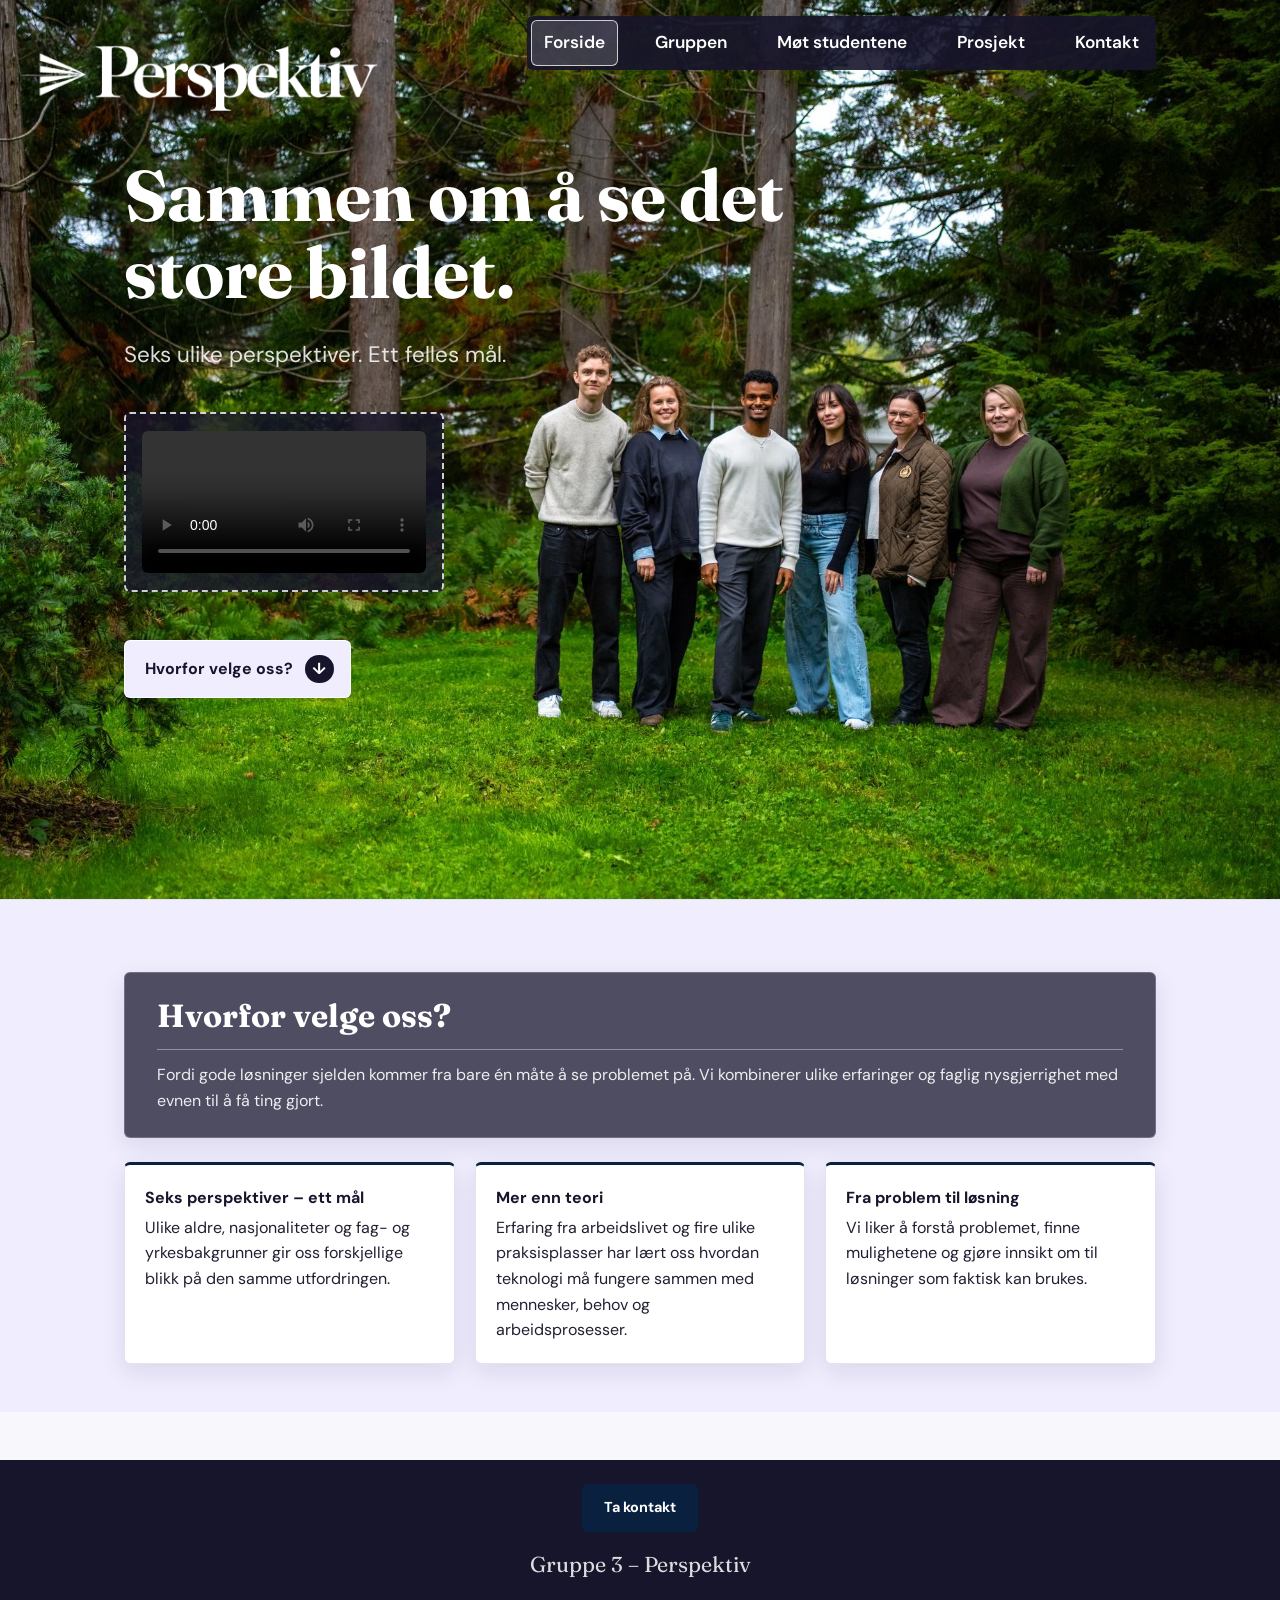
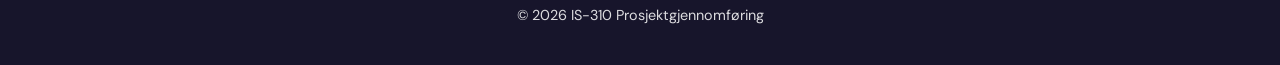
==== commit fc1e354b: "Film" ====
--- a/index.html
+++ b/index.html
@@ -31,13 +31,19 @@
 
   <main>
     <section class="hero home-hero">
-      <img class="home-hero-image" src="images/Zoomed%20ut.jpg" alt="" aria-hidden="true" />
       <div class="container">
         <div class="hero-copy">
           <h1><span>Sammen om </span>å se det store bildet.</h1>
           <p>Seks ulike perspektiver. Ett felles mål.</p>
         </div>
 
+      <div class="home-video-placeholder">
+          <video class="about-video" controls preload="metadata" playsinline>
+          <source src="images/perspektiv_utkast1.mov" type="video/mp4" />
+          Nettleseren din støtter ikke videoavspilling.
+        </video>
+      </div>     
+        
         <a class="btn home-values-cta" href="#home-values-section">
           Hvorfor velge oss?
           <span class="home-values-cta-icon" aria-hidden="true">&darr;</span>
@@ -47,95 +53,29 @@
       </div>
     </section>
 
-  <section class="section container home-values-section">
-      <div class="home-about-section">
-        <div class="home-about-copy">
-          <h2>Møt Perspektiv</h2>
-          <p class="home-about-lead">Ulike veier, ett felles mål.</p>
-          <p>
-            Det som kjennetegner gruppen vår, er ikke at vi tenker likt, men at vi
-            bringer med oss ulike perspektiver, erfaringer og kompetanser inn mot
-            samme bachelorprosjekt.
-          </p>
-          <p>
-            Vi har bakgrunn fra offentlig og privat sektor, frivillighet og
-            tillitsverv - og erfaring fra blant annet IT-service, arkiv,
-            sjømannskap, kokkeyrket, politikk, logistikk, medier og musikkliv.
-            Noen har lang arbeidserfaring, andre kommer med ferske perspektiver
-            og nye måter å angripe problemer på.
-          </p>
-          <p><strong>
-            Ulike erfaringer gjør at vi stiller ulike spørsmål, utfordrer
-            hverandres antakelser og ser både detaljene og helheten.
-          </strong></p>
-          <p><strong>Det er der navnet vårt kommer fra: Perspektiv.</strong></p>
-        </div>
+  <section id="home-values-section" class="section container home-values-section">
+      <div class="home-values-intro">
+        <h2>Hvorfor velge oss?</h2>
+        <p>
+          Fordi gode løsninger sjelden kommer fra bare én måte å se problemet på. Vi kombinerer 
+          ulike erfaringer og faglig nysgjerrighet med evnen til å få ting gjort.
+        </p>
+      </div>
 
-        <div class="home-video-placeholder">
-          <video class="about-video" controls preload="metadata" playsinline>
-            <source src="images/Midlertidig%20intor%20video.mp4" type="video/mp4" />
-            Nettleseren din støtter ikke videoavspilling.
-          </video>
-        </div>
-      </div>
-    </section>
-
-    <section id="home-practice-section" class="section container practice-section">
-      <h2>Vi jobber allerede med reelle utfordringer.</h2>
-      <p>Fire praksisplasser. Fire virksomheter. Fire forskjellige problemstillinger.</p>
-
-      <div class="practice-grid">
-        <article class="practice-card">
-          <div class="practice-logo">
-            <img src="images/Logo/KRS Kommune Logo.png" alt="Kristiansand kommune-logo" />
-          </div>
-          <h3>Kristiansand kommune</h3>
-          <p>
-            Karoline forenkler kommunens behandling av ALIS-søknader og utvikler
-            en prototype på en digital søknadsportal.
-          </p>
-          <a class="btn" href="https://praksis-i-kristiansand-kommune-f6avada4atbnemcf.germanywestcentral-01.azurewebsites.net/prosjekt" target="_blank" rel="noopener noreferrer">Les om praksisprosjektet</a>
-        </article>
-
-        <article class="practice-card">
-          <div class="practice-logo">
-            <img src="images/Logo/Uia Logo.png" alt="Uia Hjelp-logo" />
-          </div>
-          <h3>Uia Hjelp</h3>
-          <p>
-            Henos videreutvikler en chatbot for UiA som skal gjøre det enklere
-            for studenter og ansatte å finne relevant informasjon på UiAs
-            nettsider.
-          </p>
-          <a class="btn" href="https://praksis-uiahtml.vercel.app/" target="_blank" rel="noopener noreferrer">Les om praksisprosjektet</a>
-        </article>
-
-        <article class="practice-card">
-          <div class="practice-logo">
-            <img src="images/Logo/Spring Marketing logo.png" alt="Spring Marketing-logo" />
-          </div>
-          <h3>Spring Marketing</h3>
-          <p>
-            Halvard utvikler PlukkeFun, en løsning som skal gjøre ordreplukking
-            hos Elefun enklere og gi lageransatte bedre oversikt over arbeidsflyt
-            og avvik.
-          </p>
-          <a class="btn" href="https://haldvar.github.io/index.html" target="_blank" rel="noopener noreferrer">Les om praksisprosjektet</a>
-        </article>
-
-        <article class="practice-card">
-          <div class="practice-logo">
-            <img src="images/Logo/logodigi.png" alt="Digi Agder-logo" />
-          </div>
-          <h3>Digi Agder</h3>
-          <p>
-            Helle videreutvikler et KI-kart over KI-prosjekter i offentlig
-            sektor i Agder, og bidrar i arbeidet med KI og organisasjonsutvikling
-            i kommunene.
-          </p>
-          <a class="btn" href="https://sites.google.com/view/digi-agder-praksis-2026/prosjektoppgave" target="_blank" rel="noopener noreferrer">Les om praksisprosjektet</a>
-        </article>
-      </div>
+      <ul class="value-list">
+        <li>
+          <strong>Seks perspektiver – ett mål</strong>
+          Ulike aldre, nasjonaliteter og fag- og yrkesbakgrunner gir oss forskjellige blikk på den samme utfordringen.
+        </li>
+        <li>
+          <strong>Mer enn teori</strong>
+          Erfaring fra arbeidslivet og fire ulike praksisplasser har lært oss hvordan teknologi må fungere sammen med mennesker, behov og arbeidsprosesser.
+        </li>
+        <li>
+          <strong>Fra problem til løsning</strong>
+          Vi liker å forstå problemet, finne mulighetene og gjøre innsikt om til løsninger som faktisk kan brukes.
+        </li>
+      </ul>
     </section>
 
    
--- a/css/style.css
+++ b/css/style.css
@@ -138,7 +138,6 @@
   text-decoration: none;
 }
 
-.main-nav > ul,
 .main-nav > .nav-menu > ul {
   list-style: none;
   display: flex;
@@ -166,7 +165,7 @@
 .main-nav a:focus,
 .main-nav a.active {
   background-color: rgba(255, 255, 255, 0.16);
-  border-color: transparent;
+  border-color: rgba(255, 255, 255, 0.75);
   color: #fff;
   text-decoration: none;
 }
@@ -372,29 +371,13 @@
 }
 
 .home-hero {
-  background-image: none;
+  background-image: url("../images/Hoyrestilt_cropped.jpg");
   background-size: cover;
-  overflow: hidden;
-  position: relative;
-}
-
-.home-hero-image {
-  height: 100%;
-  inset: 0;
-  object-fit: cover;
-  position: absolute;
-  width: 100%;
-  z-index: 0;
-}
-
-.home-hero .container {
-  position: relative;
-  z-index: 1;
 }
 
 .home-hero .container {
   justify-content: center;
-  transform: translate(-8rem, 9rem);
+  transform: translateY(-2.5rem);
 }
 
 .home-hero .hero-copy {
@@ -404,6 +387,7 @@
 
 .home-hero .hero-copy h1 {
   font-size: clamp(2.75rem, 5.6vw, 5.4rem);
+  transform: translateY(-0.75rem);
 }
 
 .home-hero .hero-copy p {
@@ -426,10 +410,6 @@
   padding: 1rem;
   text-align: center;
   width: 80%;
-}
-
-.home-values-section > .home-video-placeholder {
-  margin: 0 auto 1.5rem;
 }
 
 .home-hero .home-values-cta {
@@ -463,7 +443,7 @@
 
 @media (min-width: 768px) and (max-width: 1099px) {
   .home-hero .container {
-    transform: translate(-5rem, 7rem);
+    transform: translateY(-2rem);
   }
 }
 
@@ -479,12 +459,6 @@
   padding: 0.25rem;
 }
 
-.home-page .site-header .main-nav a.active,
-.home-page .site-header .main-nav a:hover,
-.home-page .site-header .main-nav a:focus {
-  border-color: transparent;
-}
-
 .student-list-page .student-content-zone {
   background-color: var(--color-overlay-surface);
   border: 1px solid rgba(255, 255, 255, 0.18);
@@ -492,8 +466,8 @@
   max-width: 1140px;
   margin-left: auto;
   margin-right: auto;
-  margin-top: 6rem;
-  padding: 1rem 1.25rem 0;
+  margin-top: 10rem;
+  padding: 2rem 1.5rem 0;
   width: calc(100% - 1.5rem);
 }
 
@@ -517,10 +491,6 @@
   background: url("../images/Trees.png") center / cover no-repeat fixed;
 }
 
-.student-list-page .fixed-logo {
-  width: clamp(140px, 18vw, 240px);
-}
-
 .student-list-page .student-content-zone > .section > h2 {
   color: #fff;
   text-shadow: 0 1px 4px rgba(23, 21, 43, 0.8);
@@ -529,39 +499,6 @@
 .student-list-page .student-content-zone > .section > p {
   color: #fff;
   text-shadow: 0 1px 4px rgba(23, 21, 43, 0.8);
-}
-
-.student-list-page .home-values-section {
-  background-color: var(--color-overlay-surface);
-  border: 1px solid rgba(255, 255, 255, 0.18);
-  border-radius: var(--radius);
-  box-shadow: var(--shadow);
-  color: #fff;
-  margin: 2rem 0 0;
-  max-width: none;
-  padding: 2rem 1.5rem;
-}
-
-.student-list-page .home-values-intro {
-  color: #fff;
-  margin-left: 0;
-  margin-right: 0;
-  max-width: none;
-  padding: 0;
-  text-align: left;
-}
-
-.student-list-page .home-values-intro > h2,
-.student-list-page .home-values-intro > p {
-  color: #fff;
-}
-
-.student-list-page .home-values-intro > p {
-  border-top-color: rgba(255, 255, 255, 0.38);
-}
-
-.student-list-page .home-values-section .value-list li {
-  color: var(--color-text);
 }
 
 .about-page > .hero {
@@ -743,6 +680,15 @@
   margin-bottom: 0.4rem;
 }
 
+.contact-page .contact-hero h1:last-of-type {
+  border-top: 1px solid rgba(255, 255, 255, 0.32);
+  font-size: 1.75rem;
+  line-height: 1.25;
+  margin: 1.1rem auto 0;
+  max-width: 46rem;
+  padding-top: 0.85rem;
+}
+
 .contact-page .contact-hero p {
   font-size: 1.05rem;
   line-height: 1.5;
@@ -766,8 +712,8 @@
 }
 
 .contact-page .contact-grid {
-  gap: 1rem;
-  grid-template-columns: repeat(2, minmax(0, 280px));
+  gap: 1.5rem;
+  grid-template-columns: repeat(2, minmax(0, 350px));
   justify-content: center;
   justify-items: center;
   margin-top: 0.25rem;
@@ -778,9 +724,9 @@
   border: 1px solid rgba(255, 255, 255, 0.2);
   border-radius: var(--radius);
   box-shadow: var(--shadow);
-  margin: 3rem auto 1rem;
+  margin: 5rem auto 2rem;
   max-width: 800px;
-  padding: 0.75rem;
+  padding: 1rem;
   width: calc(100% - 2rem);
 }
 
@@ -791,13 +737,13 @@
 .contact-page .contact-card {
   background-color: var(--color-highlight);
   justify-self: center;
-  padding: 0.75rem;
-  width: min(100%, 280px);
+  padding: 1rem;
+  width: min(100%, 350px);
 }
 
 .contact-page .contact-card img {
   aspect-ratio: 4 / 5;
-  max-width: 190px;
+  max-width: none;
   margin-bottom: 0.5rem;
   width: 100%;
 }
@@ -1142,7 +1088,7 @@
 .student-grid {
   display: grid;
   grid-template-columns: repeat(auto-fit, minmax(220px, 1fr));
-  gap: 1rem;
+  gap: 1.5rem;
 }
 
 .student-list-page .student-grid .card {
@@ -1164,7 +1110,7 @@
   border: 1px solid var(--color-border);
   border-radius: var(--radius);
   box-shadow: var(--shadow);
-  padding: 1rem 1.25rem;
+  padding: 1.75rem 1.5rem;
   text-align: center;
   transition: transform 0.15s ease, box-shadow 0.15s ease;
   position: relative;
@@ -1183,12 +1129,12 @@
 }
 
 .card .avatar {
-  width: 125px;
-  height: 125px;
+  width: 160px;
+  height: 160px;
   border-radius: 50%;
   background-color: var(--color-highlight);
   overflow: hidden;
-  margin: 0 auto 0.75rem;
+  margin: 0 auto 1rem;
   display: flex;
   align-items: center;
   justify-content: center;
@@ -1211,7 +1157,7 @@
 .card .role {
   color: var(--color-muted);
   font-size: 0.95rem;
-  margin-bottom: 0.6rem;
+  margin-bottom: 1rem;
 }
 
 .card-links a {
@@ -1256,7 +1202,7 @@
 }
 
 .home-values-section {
-  background-color: var(--color-bg);
+  background-color: var(--color-highlight);
   margin: 0;
   max-width: none;
   padding: 4.5rem max(1.5rem, calc((100vw - var(--max-width)) / 2 + 1.5rem)) 3rem;
@@ -1264,11 +1210,11 @@
 
 .home-values-intro {
   align-items: start;
-  background-color: transparent;
-  border: 0;
-  border-radius: var(--radius);
-  box-shadow: none;
-  color: var(--color-text);
+  background-color: var(--color-overlay-surface);
+  border: 1px solid rgba(255, 255, 255, 0.2);
+  border-radius: var(--radius);
+  box-shadow: var(--shadow);
+  color: #fff;
   display: grid;
   gap: 0.85rem;
   grid-template-columns: minmax(0, 1fr);
@@ -1279,7 +1225,7 @@
 }
 
 .home-values-intro > h2 {
-  color: var(--color-primary-dark);
+  color: #fff;
   grid-column: 1 / -1;
   margin: 0;
 }
@@ -1287,8 +1233,8 @@
 .home-values-intro > p {
   align-self: stretch;
   border-left: 0;
-  border-top: 1px solid var(--color-border);
-  color: var(--color-text);
+  border-top: 1px solid rgba(255, 255, 255, 0.38);
+  color: rgba(255, 255, 255, 0.9);
   grid-column: 1 / -1;
   margin: 0;
   max-width: none;
@@ -1299,50 +1245,6 @@
   gap: 1.25rem;
   margin: 0 auto;
   max-width: var(--max-width);
-}
-
-.home-about-section {
-  align-items: center;
-  display: grid;
-  gap: clamp(2rem, 5vw, 5rem);
-  grid-template-columns: minmax(0, 0.85fr) minmax(0, 1.15fr);
-  margin: 3rem auto 0;
-  max-width: var(--max-width);
-}
-
-.home-about-copy {
-  color: var(--color-text);
-}
-
-.home-about-copy h2 {
-  color: var(--color-primary-dark);
-  font-family: "Fraunces", Georgia, serif;
-  font-size: clamp(1.7rem, 3vw, 2.6rem);
-  line-height: 1.15;
-  margin: 0 0 0.7rem;
-}
-
-.home-about-copy p {
-  margin: 0 0 0.9rem;
-}
-
-.home-about-copy .home-about-lead {
-  color: var(--color-muted);
-  font-family: "Fraunces", Georgia, serif;
-  font-size: 1.2rem;
-  line-height: 1.3;
-}
-
-.home-about-copy p:last-child {
-  margin-bottom: 0;
-}
-
-.home-about-section .home-video-placeholder {
-  background-color: transparent;
-  border: 0;
-  max-width: none;
-  padding: 0;
-  width: 100%;
 }
 
 .home-values-section .value-list li {
@@ -1386,15 +1288,6 @@
 
   .home-values-section .value-list {
     gap: 0.85rem;
-  }
-
-  .home-about-section {
-    gap: 1.5rem;
-    grid-template-columns: 1fr;
-  }
-
-  .home-about-section .home-video-placeholder {
-    order: -1;
   }
 }
 
@@ -1915,6 +1808,14 @@
   margin: 0;
   overflow: hidden;
   border-radius: 16px;
+}
+
+.solution-grid figcaption {
+  padding: 0.75rem;
+  font-size: 0.9rem;
+  line-height: 1.4;
+  color: #fff;
+  text-align: center;
 }
 
 .solution-grid img,
@@ -2359,7 +2260,7 @@
   }
 
   .hero.home-hero::before {
-    background-image: url("../images/Zoomed ut.jpg");
+    background-image: url("../images/Hoyrestilt_cropped.jpg");
     background-position: center top;
     background-repeat: no-repeat;
     background-size: contain;
@@ -2419,6 +2320,13 @@
     font-size: 2rem;
   }
 
+  .contact-page .contact-hero h1:last-of-type {
+    font-size: 1.25rem;
+    line-height: 1.25;
+    margin-top: 0.85rem;
+    padding-top: 0.7rem;
+  }
+
   .contact-page .contact-hero p {
     font-size: 1rem;
     line-height: 1.45;
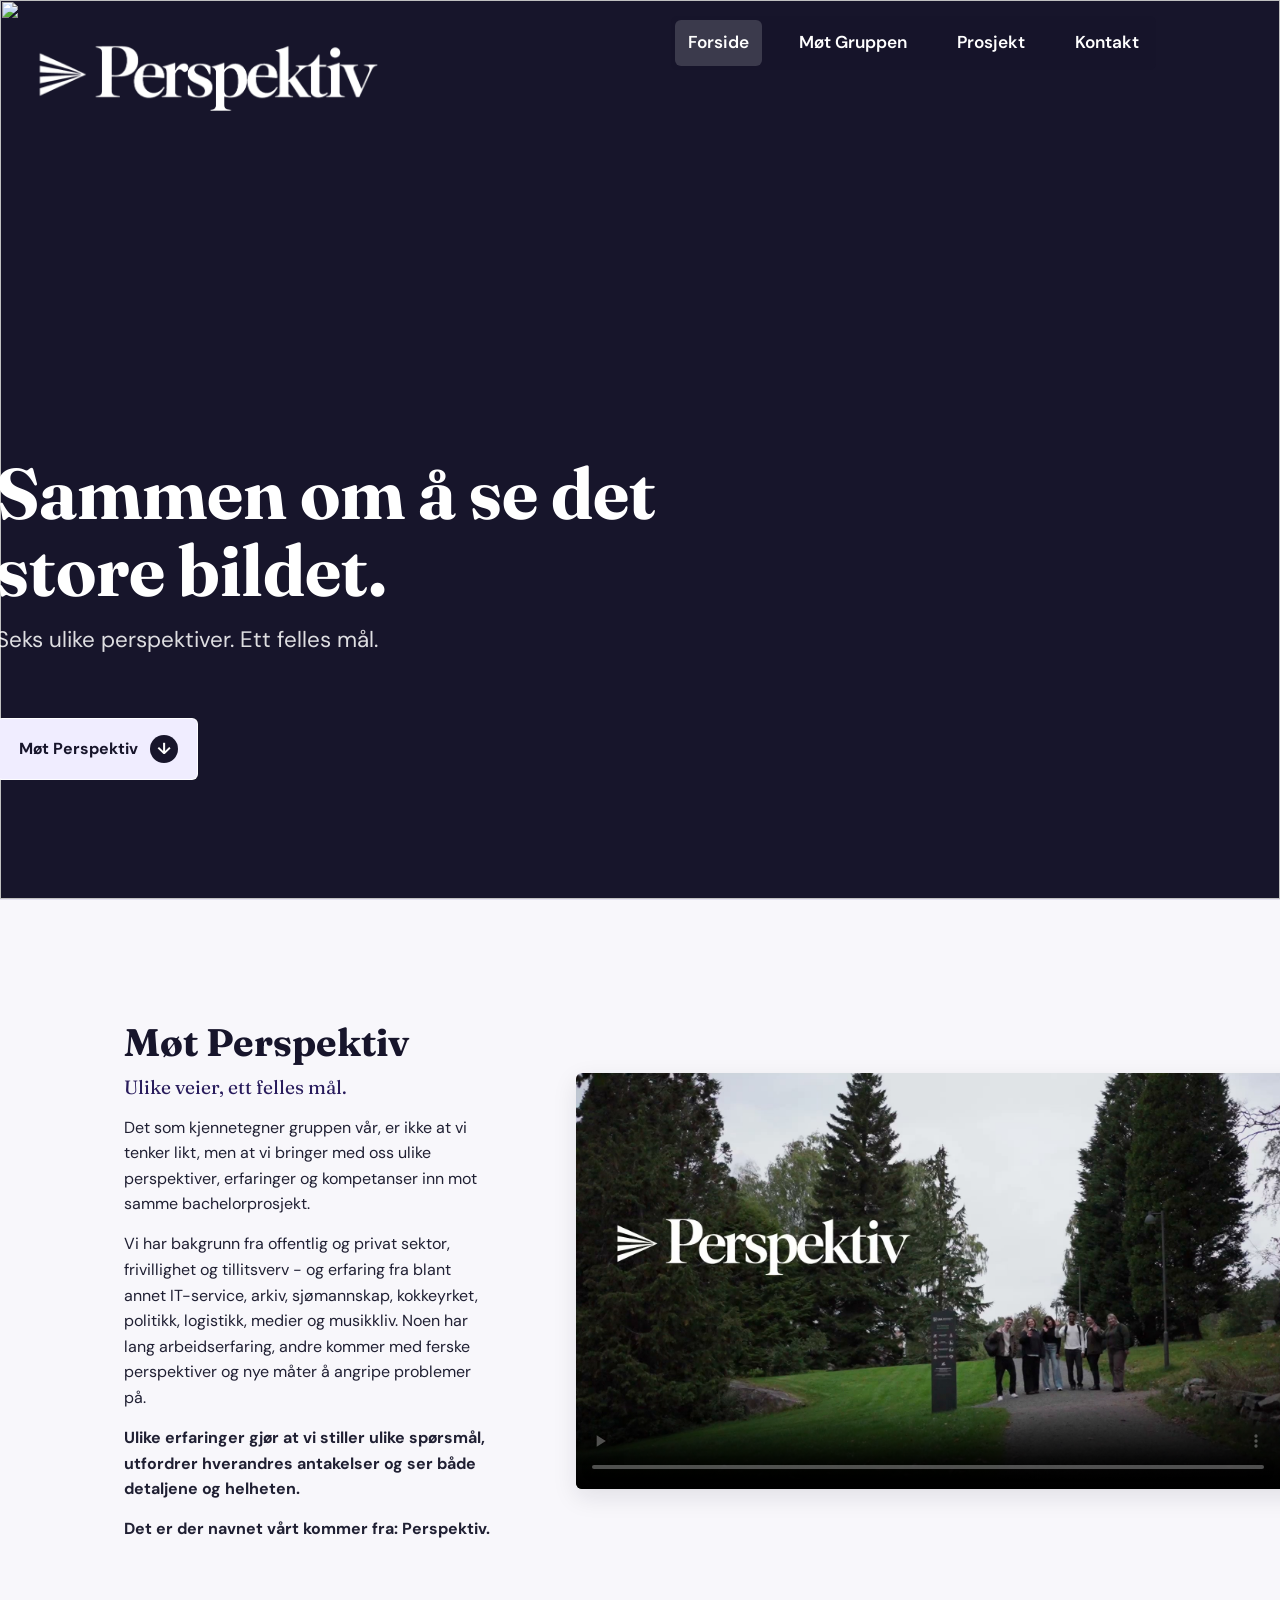
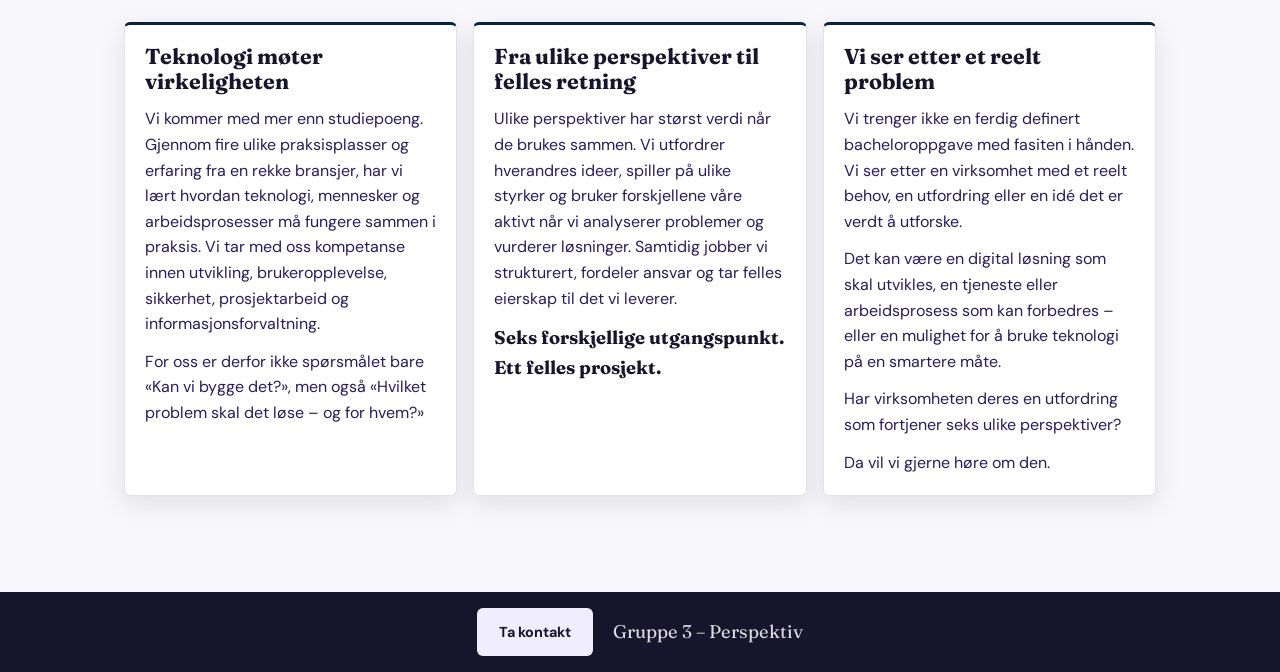
==== commit 1326deee: "Siste finpuss: slå sammen Gruppen-sidene og rydde i design - Fjerner om-oss.html og samler alt under" ====
--- a/index.html
+++ b/index.html
@@ -15,8 +15,7 @@
           <summary>Meny</summary>
           <ul>
           <li><a href="index.html" class="active" aria-current="page">Forside</a></li>
-          <li><a href="om-oss.html">Gruppen</a></li>
-          <li><a href="møt-studentene.html">Møt studentene</a></li>
+          <li><a href="møt-studentene.html">Møt Gruppen</a></li>
           <li><a href="prosjekt.html">Prosjekt</a></li>
           <li><a href="kontakt.html">Kontakt</a></li>
           </ul>
@@ -31,21 +30,15 @@
 
   <main>
     <section class="hero home-hero">
+      <img class="home-hero-image" src="images/Zoomed%20ut.jpg" alt="" aria-hidden="true" />
       <div class="container">
         <div class="hero-copy">
           <h1><span>Sammen om </span>å se det store bildet.</h1>
           <p>Seks ulike perspektiver. Ett felles mål.</p>
         </div>
 
-      <div class="home-video-placeholder">
-          <video class="about-video" controls preload="metadata" playsinline>
-          <source src="images/perspektiv_utkast1.mov" type="video/mp4" />
-          Nettleseren din støtter ikke videoavspilling.
-        </video>
-      </div>     
-        
-        <a class="btn home-values-cta" href="#home-values-section">
-          Hvorfor velge oss?
+        <a class="btn home-values-cta" href="#home-about-heading">
+          Møt Perspektiv
           <span class="home-values-cta-icon" aria-hidden="true">&darr;</span>
         </a>
       
@@ -53,29 +46,70 @@
       </div>
     </section>
 
-  <section id="home-values-section" class="section container home-values-section">
-      <div class="home-values-intro">
-        <h2>Hvorfor velge oss?</h2>
-        <p>
-          Fordi gode løsninger sjelden kommer fra bare én måte å se problemet på. Vi kombinerer 
-          ulike erfaringer og faglig nysgjerrighet med evnen til å få ting gjort.
+  <section class="section container home-values-section">
+      <div class="home-about-section">
+        <div class="home-about-copy">
+          <h2 id="home-about-heading">Møt Perspektiv</h2>
+          <p class="home-about-lead">Ulike veier, ett felles mål.</p>
+          <p>
+            Det som kjennetegner gruppen vår, er ikke at vi tenker likt, men at vi
+            bringer med oss ulike perspektiver, erfaringer og kompetanser inn mot
+            samme bachelorprosjekt.
+          </p>
+          <p>
+            Vi har bakgrunn fra offentlig og privat sektor, frivillighet og
+            tillitsverv - og erfaring fra blant annet IT-service, arkiv,
+            sjømannskap, kokkeyrket, politikk, logistikk, medier og musikkliv.
+            Noen har lang arbeidserfaring, andre kommer med ferske perspektiver
+            og nye måter å angripe problemer på.
+          </p>
+          <p><strong>
+            Ulike erfaringer gjør at vi stiller ulike spørsmål, utfordrer
+            hverandres antakelser og ser både detaljene og helheten.
+          </strong></p>
+          <p><strong>Det er der navnet vårt kommer fra: Perspektiv.</strong></p>
+        </div>
+
+        <div class="home-video-placeholder">
+          <video class="about-video" controls preload="metadata" playsinline poster="images/Video/Video-poster.jpg">
+            <source src="images/Video/Video.mp4" type="video/mp4" />
+            Nettleseren din støtter ikke videoavspilling.
+          </video>
+        </div>
+      </div>
+    </section>
+
+    <section class="section container about-highlights" aria-label="Dette tar vi med oss">
+      <article>
+        <h3>Teknologi møter virkeligheten</h3>
+        <p>Vi kommer med mer enn studiepoeng. Gjennom fire ulike praksisplasser
+           og erfaring fra en rekke bransjer, har vi lært hvordan teknologi, mennesker
+            og arbeidsprosesser må fungere sammen i praksis.
+          Vi tar med oss kompetanse innen utvikling, brukeropplevelse,
+           sikkerhet, prosjektarbeid og informasjonsforvaltning.
         </p>
-      </div>
-
-      <ul class="value-list">
-        <li>
-          <strong>Seks perspektiver – ett mål</strong>
-          Ulike aldre, nasjonaliteter og fag- og yrkesbakgrunner gir oss forskjellige blikk på den samme utfordringen.
-        </li>
-        <li>
-          <strong>Mer enn teori</strong>
-          Erfaring fra arbeidslivet og fire ulike praksisplasser har lært oss hvordan teknologi må fungere sammen med mennesker, behov og arbeidsprosesser.
-        </li>
-        <li>
-          <strong>Fra problem til løsning</strong>
-          Vi liker å forstå problemet, finne mulighetene og gjøre innsikt om til løsninger som faktisk kan brukes.
-        </li>
-      </ul>
+          <p>
+           For oss er derfor ikke spørsmålet bare «Kan vi bygge det?»,
+            men også «Hvilket problem skal det løse – og for hvem?»
+        </p>
+      </article>
+      <article>
+        <h3>Fra ulike perspektiver til felles retning</h3>
+        <p>Ulike perspektiver har størst verdi når de brukes sammen. Vi utfordrer hverandres ideer, spiller på ulike styrker og bruker forskjellene våre aktivt når vi analyserer problemer og vurderer løsninger.
+Samtidig jobber vi strukturert, fordeler ansvar og tar felles eierskap til det vi leverer.</p>
+        <p><strong>Seks forskjellige utgangspunkt. Ett felles prosjekt.</strong></p>
+      </article>
+      <article>
+        <h3>Vi ser etter et reelt problem</h3>
+        <p>Vi trenger ikke en ferdig definert bacheloroppgave med fasiten i hånden.
+        Vi ser etter en virksomhet med et reelt behov, en utfordring eller en idé
+        det er verdt å utforske.</p>
+        <p>Det kan være en digital løsning som skal utvikles, en tjeneste eller arbeidsprosess som kan forbedres – eller
+          en mulighet for å bruke teknologi på en smartere måte.</p>
+        <p>Har virksomheten deres en utfordring som fortjener seks ulike
+          perspektiver?</p>
+        <p>Da vil vi gjerne høre om den.</p>
+      </article>
     </section>
 
    
@@ -88,7 +122,6 @@
         <a class="btn" href="kontakt.html">Ta kontakt</a>
       </div>
       <p class="footer-brand">Gruppe 3 – Perspektiv</p>
-      <p>&copy; 2026 IS-310 Prosjektgjennomføring</p>
     </div>
   </footer>
   <script src="js/logo-scroll.js"></script>
--- a/css/style.css
+++ b/css/style.css
@@ -138,6 +138,7 @@
   text-decoration: none;
 }
 
+.main-nav > ul,
 .main-nav > .nav-menu > ul {
   list-style: none;
   display: flex;
@@ -165,7 +166,7 @@
 .main-nav a:focus,
 .main-nav a.active {
   background-color: rgba(255, 255, 255, 0.16);
-  border-color: rgba(255, 255, 255, 0.75);
+  border-color: transparent;
   color: #fff;
   text-decoration: none;
 }
@@ -340,6 +341,10 @@
   color: var(--color-primary-dark);
 }
 
+.contact-page .fixed-logo {
+  width: clamp(140px, 18vw, 240px);
+}
+
 .contact-page .fixed-logo img {
   filter: brightness(0) invert(1);
 }
@@ -371,13 +376,29 @@
 }
 
 .home-hero {
-  background-image: url("../images/Hoyrestilt_cropped.jpg");
+  background-image: none;
   background-size: cover;
+  overflow: hidden;
+  position: relative;
+}
+
+.home-hero-image {
+  height: 100%;
+  inset: 0;
+  object-fit: cover;
+  position: absolute;
+  width: 100%;
+  z-index: 0;
+}
+
+.home-hero .container {
+  position: relative;
+  z-index: 1;
 }
 
 .home-hero .container {
   justify-content: center;
-  transform: translateY(-2.5rem);
+  transform: translate(-8rem, 9rem);
 }
 
 .home-hero .hero-copy {
@@ -387,7 +408,6 @@
 
 .home-hero .hero-copy h1 {
   font-size: clamp(2.75rem, 5.6vw, 5.4rem);
-  transform: translateY(-0.75rem);
 }
 
 .home-hero .hero-copy p {
@@ -412,6 +432,10 @@
   width: 80%;
 }
 
+.home-values-section > .home-video-placeholder {
+  margin: 0 auto 1.5rem;
+}
+
 .home-hero .home-values-cta {
   align-items: center;
   background-color: var(--color-highlight);
@@ -419,8 +443,8 @@
   color: var(--color-primary-dark);
   display: inline-flex;
   gap: 0.75rem;
-  margin-top: 2.25rem;
-  padding: 0.85rem 1rem 0.85rem 1.25rem;
+  margin-top: 1.25rem;
+  padding: 1rem 1.15rem 1rem 1.35rem;
 }
 
 .home-values-cta-icon {
@@ -443,7 +467,7 @@
 
 @media (min-width: 768px) and (max-width: 1099px) {
   .home-hero .container {
-    transform: translateY(-2rem);
+    transform: translate(-5rem, 7rem);
   }
 }
 
@@ -457,6 +481,12 @@
   background-color: rgba(23, 21, 43, 0.9);
   border-radius: var(--radius);
   padding: 0.25rem;
+}
+
+.home-page .site-header .main-nav a.active,
+.home-page .site-header .main-nav a:hover,
+.home-page .site-header .main-nav a:focus {
+  border-color: transparent;
 }
 
 .student-list-page .student-content-zone {
@@ -466,8 +496,8 @@
   max-width: 1140px;
   margin-left: auto;
   margin-right: auto;
-  margin-top: 10rem;
-  padding: 2rem 1.5rem 0;
+  margin-top: 6rem;
+  padding: 1rem 1.25rem 0;
   width: calc(100% - 1.5rem);
 }
 
@@ -491,7 +521,40 @@
   background: url("../images/Trees.png") center / cover no-repeat fixed;
 }
 
-.student-list-page .student-content-zone > .section > h2 {
+.student-list-page main,
+.project-page main {
+  zoom: 0.9;
+}
+
+.contact-page main {
+  zoom: 1.1;
+}
+
+.student-list-page .fixed-logo {
+  width: clamp(140px, 18vw, 240px);
+}
+
+.student-list-header {
+  align-items: center;
+  display: flex;
+  flex-wrap: wrap;
+  gap: 1rem;
+  justify-content: space-between;
+  margin-bottom: 1rem;
+}
+
+.section .student-list-header h2 {
+  margin: 0;
+}
+
+.student-list-header .btn {
+  background-color: var(--color-highlight);
+  border: 1px solid var(--color-border);
+  color: var(--color-primary-dark);
+}
+
+.student-list-page .student-content-zone > .section > h2,
+.student-list-page .student-list-header h2 {
   color: #fff;
   text-shadow: 0 1px 4px rgba(23, 21, 43, 0.8);
 }
@@ -499,6 +562,55 @@
 .student-list-page .student-content-zone > .section > p {
   color: #fff;
   text-shadow: 0 1px 4px rgba(23, 21, 43, 0.8);
+}
+
+.student-list-page .about-highlights,
+.home-page .about-highlights {
+  display: grid;
+  gap: 1rem;
+  grid-template-columns: repeat(3, minmax(0, 1fr));
+  margin: 0;
+  max-width: none;
+  padding: 2rem 0 1rem;
+}
+
+.home-page .about-highlights {
+  margin: 0 auto;
+  max-width: 1080px;
+  padding: 2rem 1.5rem 3rem;
+}
+
+.student-list-page .home-values-section {
+  background-color: transparent;
+  border: 0;
+  border-radius: 0;
+  box-shadow: none;
+  color: #fff;
+  margin: 2rem 0 0;
+  max-width: none;
+  padding: 2rem 0 1rem;
+}
+
+.student-list-page .home-values-intro {
+  color: #fff;
+  margin-left: 0;
+  margin-right: 0;
+  max-width: none;
+  padding: 0;
+  text-align: left;
+}
+
+.student-list-page .home-values-intro > h2,
+.student-list-page .home-values-intro > p {
+  color: #fff;
+}
+
+.student-list-page .home-values-intro > p {
+  border-top-color: rgba(255, 255, 255, 0.38);
+}
+
+.student-list-page .home-values-section .value-list li {
+  color: var(--color-text);
 }
 
 .about-page > .hero {
@@ -680,15 +792,6 @@
   margin-bottom: 0.4rem;
 }
 
-.contact-page .contact-hero h1:last-of-type {
-  border-top: 1px solid rgba(255, 255, 255, 0.32);
-  font-size: 1.75rem;
-  line-height: 1.25;
-  margin: 1.1rem auto 0;
-  max-width: 46rem;
-  padding-top: 0.85rem;
-}
-
 .contact-page .contact-hero p {
   font-size: 1.05rem;
   line-height: 1.5;
@@ -697,10 +800,10 @@
 }
 
 .contact-page .contact-hero p:first-of-type {
-  font-family: "Fraunces", Georgia, serif;
-  font-size: 1.2rem;
-  line-height: 1.3;
-  max-width: 40rem;
+  font-family: "DM Sans", "Segoe UI", sans-serif;
+  font-size: 1.05rem;
+  line-height: 1.5;
+  max-width: 44rem;
 }
 
 .contact-page .section {
@@ -712,8 +815,8 @@
 }
 
 .contact-page .contact-grid {
-  gap: 1.5rem;
-  grid-template-columns: repeat(2, minmax(0, 350px));
+  gap: 1rem;
+  grid-template-columns: repeat(2, minmax(0, 280px));
   justify-content: center;
   justify-items: center;
   margin-top: 0.25rem;
@@ -724,9 +827,9 @@
   border: 1px solid rgba(255, 255, 255, 0.2);
   border-radius: var(--radius);
   box-shadow: var(--shadow);
-  margin: 5rem auto 2rem;
+  margin: 3rem auto 1rem;
   max-width: 800px;
-  padding: 1rem;
+  padding: 0.75rem 0.75rem 2rem;
   width: calc(100% - 2rem);
 }
 
@@ -737,13 +840,13 @@
 .contact-page .contact-card {
   background-color: var(--color-highlight);
   justify-self: center;
-  padding: 1rem;
-  width: min(100%, 350px);
+  padding: 0.75rem;
+  width: min(100%, 280px);
 }
 
 .contact-page .contact-card img {
   aspect-ratio: 4 / 5;
-  max-width: none;
+  max-width: 190px;
   margin-bottom: 0.5rem;
   width: 100%;
 }
@@ -757,6 +860,124 @@
   font-size: 0.9rem;
   margin-bottom: 0.35rem;
 }
+
+/* Kontaktside: steg til venstre, kontaktpersoner til høyre */
+.contact-page .contact-card-zone {
+  margin-top: 1.5rem;
+  max-width: 980px;
+  padding: 0.5rem 1.75rem 1.75rem;
+}
+
+.contact-page .contact-hero h1 {
+  font-size: 2.2rem;
+}
+
+.contact-page .contact-hero p,
+.contact-page .contact-hero p:first-of-type {
+  font-size: 0.98rem;
+  margin-bottom: 0;
+}
+
+.contact-layout {
+  align-items: center;
+  display: grid;
+  gap: 3rem;
+  grid-template-columns: minmax(0, 240px) auto;
+  justify-content: center;
+  margin-top: 1.5rem;
+}
+
+.contact-page .contact-grid {
+  grid-template-columns: repeat(2, 260px);
+  margin-top: 0;
+}
+
+.contact-page .contact-card {
+  align-items: center;
+  display: flex;
+  flex-direction: column;
+  padding: 1rem 0.9rem;
+}
+
+.contact-page .contact-card img {
+  max-width: 170px;
+}
+
+.contact-page .contact-card h2 {
+  font-size: 1.3rem;
+}
+
+.contact-page .contact-card .contact-email {
+  color: var(--color-muted);
+  font-size: 0.85rem;
+  margin: 0 0 0.75rem;
+}
+
+.contact-page .contact-card .contact-btn {
+  background-color: var(--color-accent);
+  color: #fff;
+  font-size: 0.9rem;
+  margin-top: auto;
+  padding: 0.55rem 1.1rem;
+}
+
+.contact-page .contact-steps h2 {
+  color: #fff;
+  font-size: 1.35rem;
+  margin: 0 0 1rem;
+}
+
+.contact-steps ol {
+  counter-reset: contact-step;
+  display: grid;
+  gap: 1rem;
+  list-style: none;
+  margin: 0;
+  padding: 0;
+}
+
+.contact-steps li {
+  color: rgba(255, 255, 255, 0.7);
+  counter-increment: contact-step;
+  font-size: 0.82rem;
+  line-height: 1.45;
+  padding-left: 2.25rem;
+  position: relative;
+}
+
+.contact-steps li::before {
+  align-items: center;
+  border: 1px solid rgba(255, 255, 255, 0.6);
+  border-radius: 50%;
+  color: #fff;
+  content: counter(contact-step);
+  display: flex;
+  font-weight: 700;
+  height: 1.5rem;
+  justify-content: center;
+  left: 0;
+  position: absolute;
+  top: 0;
+  width: 1.5rem;
+  font-size: 0.8rem;
+}
+
+.contact-steps strong {
+  color: #fff;
+  display: block;
+  margin-bottom: 0.15rem;
+}
+
+@media (max-width: 820px) {
+  .contact-layout {
+    grid-template-columns: 1fr;
+  }
+
+  .contact-page .contact-grid {
+    grid-template-columns: repeat(2, minmax(0, 1fr));
+  }
+}
+
 
 .btn {
   display: inline-block;
@@ -1088,7 +1309,7 @@
 .student-grid {
   display: grid;
   grid-template-columns: repeat(auto-fit, minmax(220px, 1fr));
-  gap: 1.5rem;
+  gap: 1rem;
 }
 
 .student-list-page .student-grid .card {
@@ -1110,7 +1331,7 @@
   border: 1px solid var(--color-border);
   border-radius: var(--radius);
   box-shadow: var(--shadow);
-  padding: 1.75rem 1.5rem;
+  padding: 1rem 1.25rem;
   text-align: center;
   transition: transform 0.15s ease, box-shadow 0.15s ease;
   position: relative;
@@ -1129,12 +1350,12 @@
 }
 
 .card .avatar {
-  width: 160px;
-  height: 160px;
+  width: 125px;
+  height: 125px;
   border-radius: 50%;
   background-color: var(--color-highlight);
   overflow: hidden;
-  margin: 0 auto 1rem;
+  margin: 0 auto 0.75rem;
   display: flex;
   align-items: center;
   justify-content: center;
@@ -1157,7 +1378,7 @@
 .card .role {
   color: var(--color-muted);
   font-size: 0.95rem;
-  margin-bottom: 1rem;
+  margin-bottom: 0.6rem;
 }
 
 .card-links a {
@@ -1202,7 +1423,7 @@
 }
 
 .home-values-section {
-  background-color: var(--color-highlight);
+  background-color: var(--color-bg);
   margin: 0;
   max-width: none;
   padding: 4.5rem max(1.5rem, calc((100vw - var(--max-width)) / 2 + 1.5rem)) 3rem;
@@ -1210,11 +1431,11 @@
 
 .home-values-intro {
   align-items: start;
-  background-color: var(--color-overlay-surface);
-  border: 1px solid rgba(255, 255, 255, 0.2);
+  background-color: transparent;
+  border: 0;
   border-radius: var(--radius);
-  box-shadow: var(--shadow);
-  color: #fff;
+  box-shadow: none;
+  color: var(--color-text);
   display: grid;
   gap: 0.85rem;
   grid-template-columns: minmax(0, 1fr);
@@ -1225,7 +1446,7 @@
 }
 
 .home-values-intro > h2 {
-  color: #fff;
+  color: var(--color-primary-dark);
   grid-column: 1 / -1;
   margin: 0;
 }
@@ -1233,8 +1454,8 @@
 .home-values-intro > p {
   align-self: stretch;
   border-left: 0;
-  border-top: 1px solid rgba(255, 255, 255, 0.38);
-  color: rgba(255, 255, 255, 0.9);
+  border-top: 1px solid var(--color-border);
+  color: var(--color-text);
   grid-column: 1 / -1;
   margin: 0;
   max-width: none;
@@ -1247,11 +1468,61 @@
   max-width: var(--max-width);
 }
 
+.home-about-section {
+  align-items: center;
+  display: grid;
+  gap: clamp(2rem, 5vw, 5rem);
+  grid-template-columns: minmax(0, 1fr) minmax(0, 1.6fr);
+  margin: 3rem auto 0;
+  max-width: var(--max-width);
+}
+
+.home-about-copy {
+  color: var(--color-text);
+}
+
+.home-about-copy h2 {
+  color: var(--color-primary-dark);
+  font-family: "Fraunces", Georgia, serif;
+  font-size: clamp(1.7rem, 3vw, 2.6rem);
+  line-height: 1.15;
+  margin: 0 0 0.7rem;
+}
+
+.home-about-copy p {
+  margin: 0 0 0.9rem;
+}
+
+.home-about-copy .home-about-lead {
+  color: var(--color-muted);
+  font-family: "Fraunces", Georgia, serif;
+  font-size: 1.2rem;
+  line-height: 1.3;
+}
+
+.home-about-copy p:last-child {
+  margin-bottom: 0;
+}
+
+.home-about-section .home-video-placeholder {
+  background-color: transparent;
+  border: 0;
+  max-width: none;
+  padding: 0;
+  transform: translateX(1rem);
+  width: calc(100% + 9rem);
+}
+
+.home-about-section .about-video {
+  aspect-ratio: 16 / 9;
+  height: auto;
+  object-fit: cover;
+}
+
 .home-values-section .value-list li {
   background-color: var(--color-surface);
   border: 1px solid var(--color-border);
   border-radius: var(--radius);
-  border-top: 3px solid var(--color-accent);
   box-shadow: var(--shadow);
   padding: 1.25rem;
   transition: transform 0.15s ease, box-shadow 0.15s ease;
@@ -1288,6 +1559,26 @@
 
   .home-values-section .value-list {
     gap: 0.85rem;
+  }
+
+  .student-list-page .about-highlights,
+  .home-page .about-highlights {
+    grid-template-columns: 1fr;
+  }
+
+  .home-about-section {
+    gap: 1.5rem;
+    grid-template-columns: 1fr;
+  }
+
+  .home-about-section .home-video-placeholder {
+    order: -1;
+    transform: none;
+    width: 100%;
+  }
+
+  .home-about-section .about-video {
+    height: auto;
   }
 }
 
@@ -1312,7 +1603,14 @@
   border-radius: var(--radius);
   box-shadow: var(--shadow);
   padding: 1.5rem;
+  position: relative;
   transition: transform 0.15s ease, box-shadow 0.15s ease;
+}
+
+.practice-card > .btn::after {
+  content: "";
+  inset: 0;
+  position: absolute;
 }
 
 .practice-card:hover {
@@ -1400,14 +1698,23 @@
 
 .student-page {
   background: url("../images/Trees.png") center / cover no-repeat;
+  height: 100vh;
+  height: 100svh;
   min-height: 100vh;
   min-height: 100svh;
-  overflow-x: hidden;
+  overflow: hidden;
+}
+
+.student-page .fixed-logo {
+  width: clamp(130px, 22vw, 260px);
 }
 
 .student-page main {
+  height: calc(100vh - 4.25rem);
+  height: calc(100svh - 4.25rem);
   min-height: calc(100vh - 4.25rem);
   min-height: calc(100svh - 4.25rem);
+  overflow: hidden;
 }
 
 .student-page main > .section:first-of-type {
@@ -1445,7 +1752,7 @@
 .profile {
   margin: 0 auto;
   max-width: 980px;
-  background-color: var(--color-highlight);
+  background-color: var(--color-surface);
   border: 1px solid var(--color-border);
   border-radius: var(--radius);
   box-shadow: var(--shadow);
@@ -1694,16 +2001,6 @@
   margin: 0 0 0.8rem;
 }
 
-.project-intro p:nth-child(even) {
-  border-left: 2px solid rgba(216, 226, 240, 0.55);
-  color: #d8e2f0;
-  font-size: 0.72rem;
-  font-weight: 700;
-  line-height: 1.2;
-  margin-bottom: 0.2rem;
-  padding-left: 0.6rem;
-}
-
 .project-intro p:nth-child(odd):not(:first-child):not(:last-child) {
   margin-bottom: 0.9rem;
 }
@@ -1724,6 +2021,29 @@
 
 .project-page .project-section-heading .project-kicker {
   color: #d8e2f0;
+}
+
+.project-page .home-values-section {
+  background-color: #101b2d;
+  color: #fff;
+  padding-top: 0.5rem;
+}
+
+.project-page .solution-section {
+  padding-bottom: 1.5rem;
+}
+
+.project-page .home-values-intro > h2,
+.project-page .home-values-intro > p {
+  color: #fff;
+}
+
+.project-page .home-values-intro > p {
+  border-top-color: rgba(216, 226, 240, 0.55);
+}
+
+.project-page .home-values-section .value-list li {
+  color: var(--color-text);
 }
 
 .project-section h2 {
@@ -1810,19 +2130,19 @@
   border-radius: 16px;
 }
 
-.solution-grid figcaption {
-  padding: 0.75rem;
-  font-size: 0.9rem;
-  line-height: 1.4;
-  color: #fff;
-  text-align: center;
-}
-
 .solution-grid img,
 .news-collage img {
   display: block;
   height: auto;
   width: 100%;
+}
+
+.solution-grid figcaption {
+  color: #fff;
+  font-size: 0.8rem;
+  line-height: 1.3;
+  margin-top: 0.5rem;
+  text-align: center;
 }
 
 .solution-grid figure:nth-child(1) {
@@ -2054,6 +2374,37 @@
   font-family: "Fraunces", Georgia, serif;
   font-size: 1.35rem;
   margin-top: 0;
+}
+
+.home-page .site-footer,
+.student-list-page .site-footer {
+  padding: 1rem 0;
+}
+
+.home-page .site-footer .container,
+.student-list-page .site-footer .container {
+  align-items: center;
+  display: flex;
+  flex-wrap: wrap;
+  gap: 1.25rem;
+  justify-content: center;
+}
+
+.home-page .site-footer .footer-cta,
+.student-list-page .site-footer .footer-cta {
+  margin: 0;
+}
+
+.home-page .site-footer .footer-cta .btn,
+.student-list-page .site-footer .footer-cta .btn {
+  background-color: var(--color-highlight);
+  color: var(--color-primary-dark);
+}
+
+.home-page .footer-brand,
+.student-list-page .footer-brand {
+  font-size: 1.15rem;
+  margin-bottom: 0;
 }
 
 @media (min-width: 768px) and (max-width: 1099px) {
@@ -2260,7 +2611,7 @@
   }
 
   .hero.home-hero::before {
-    background-image: url("../images/Hoyrestilt_cropped.jpg");
+    background-image: url("../images/Zoomed ut.jpg");
     background-position: center top;
     background-repeat: no-repeat;
     background-size: contain;
@@ -2320,13 +2671,6 @@
     font-size: 2rem;
   }
 
-  .contact-page .contact-hero h1:last-of-type {
-    font-size: 1.25rem;
-    line-height: 1.25;
-    margin-top: 0.85rem;
-    padding-top: 0.7rem;
-  }
-
   .contact-page .contact-hero p {
     font-size: 1rem;
     line-height: 1.45;
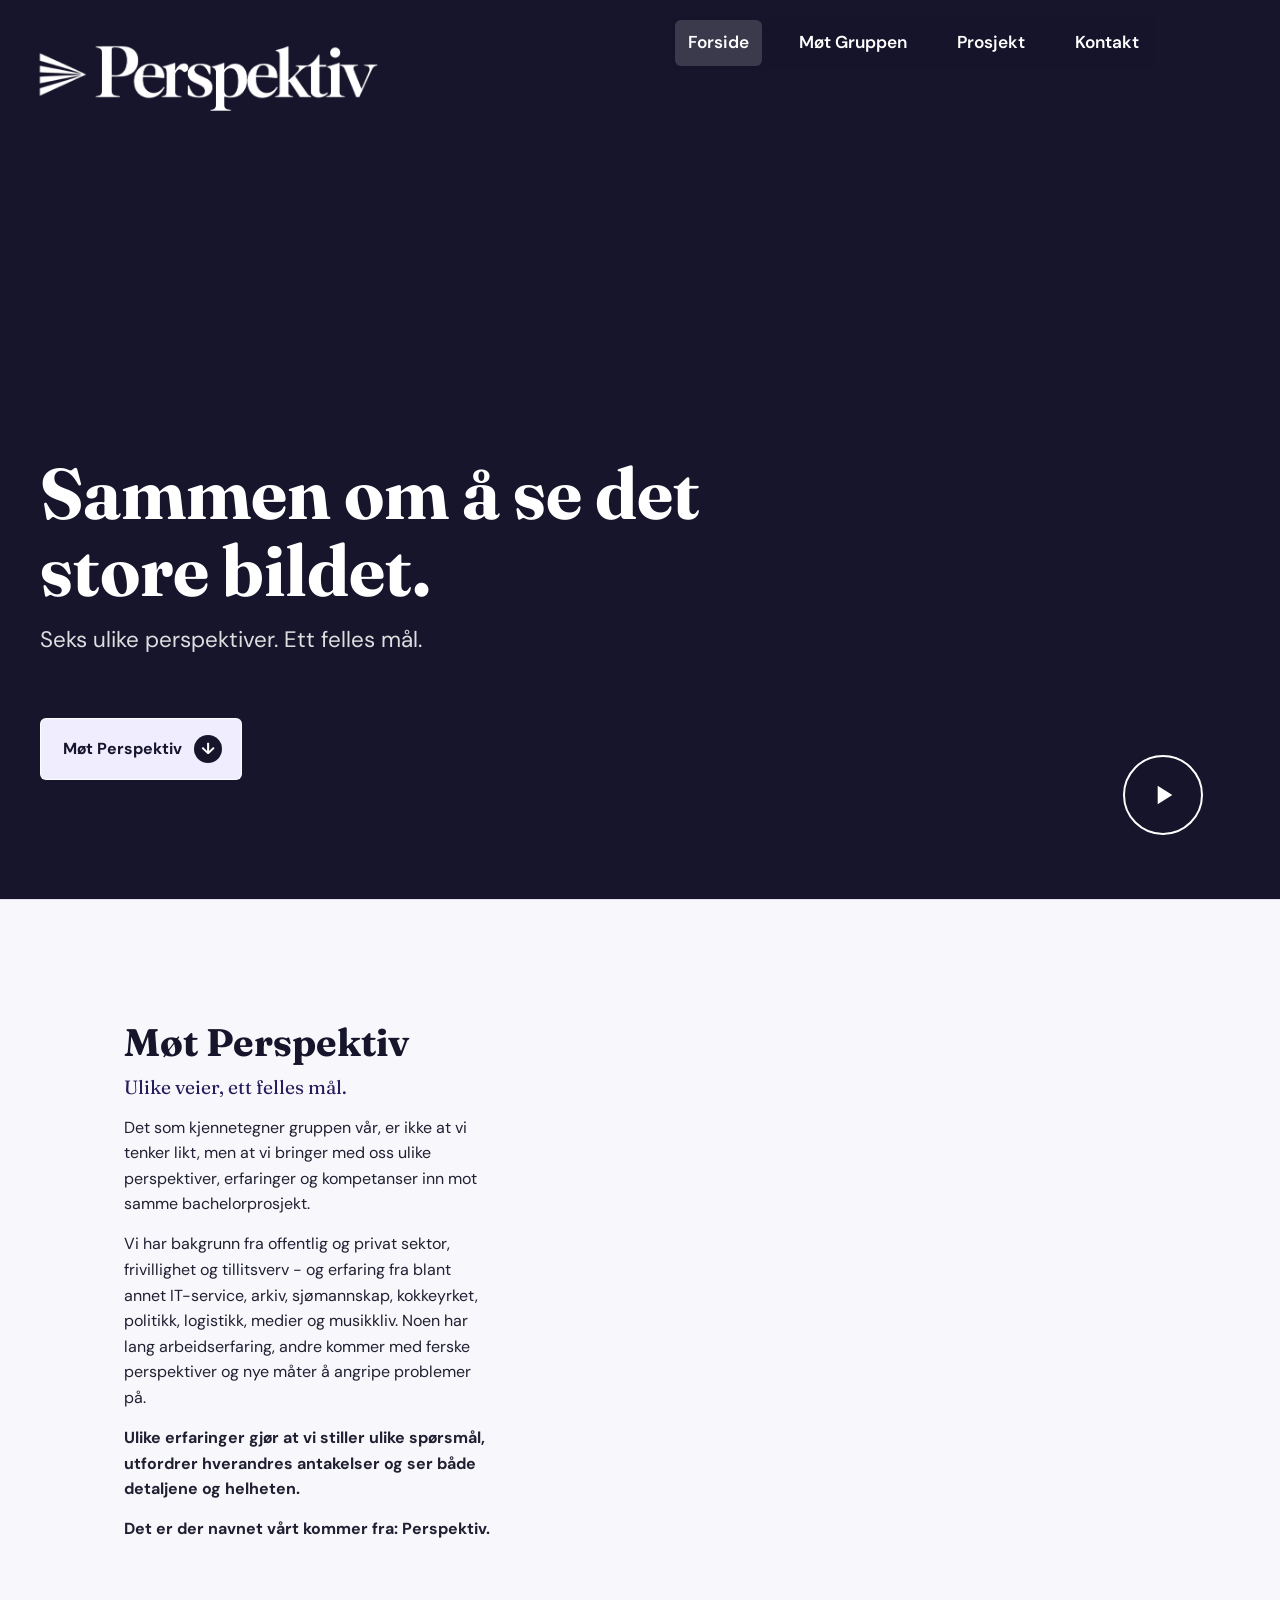
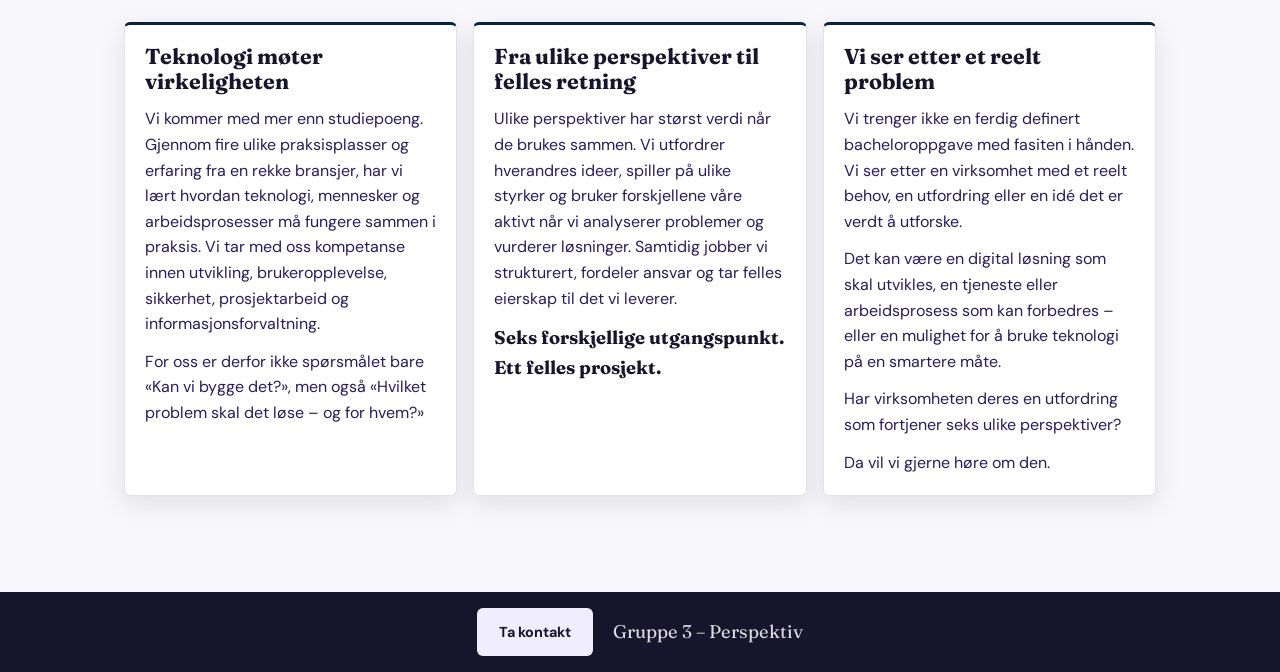
==== commit 1a95df3d: "video forsidebilde" ====
--- a/index.html
+++ b/index.html
@@ -30,7 +30,16 @@
 
   <main>
     <section class="hero home-hero">
-      <img class="home-hero-image" src="images/Zoomed%20ut.jpg" alt="" aria-hidden="true" />
+      <div class="home-hero-media">
+  <video class="home-hero-video" id="hero-video" preload="metadata" playsinline
+         poster="images/Zoomed%20ut.jpg" aria-label="Presentasjonsvideo av Perspektiv">
+    <source src="images/Video/Video.mp4" type="video/mp4" />
+    Nettleseren din støtter ikke videoavspilling.
+  </video>
+  <button type="button" class="hero-play" id="hero-play" aria-label="Spill av video">
+    <svg viewBox="0 0 24 24" width="32" height="32" aria-hidden="true" fill="currentColor"><path d="M8 5v14l11-7z"/></svg>
+  </button>
+</div>
       <div class="container">
         <div class="hero-copy">
           <h1><span>Sammen om </span>å se det store bildet.</h1>
@@ -70,12 +79,7 @@
           <p><strong>Det er der navnet vårt kommer fra: Perspektiv.</strong></p>
         </div>
 
-        <div class="home-video-placeholder">
-          <video class="about-video" controls preload="metadata" playsinline poster="images/Video/Video-poster.jpg">
-            <source src="images/Video/Video.mp4" type="video/mp4" />
-            Nettleseren din støtter ikke videoavspilling.
-          </video>
-        </div>
+    
       </div>
     </section>
 
@@ -112,7 +116,7 @@
       </article>
     </section>
 
-   
+  </main>
     
 
 
@@ -125,5 +129,6 @@
     </div>
   </footer>
   <script src="js/logo-scroll.js"></script>
+  <script src="js/hero-video.js"></script>
 </body>
 </html>
--- a/css/style.css
+++ b/css/style.css
@@ -382,15 +382,69 @@
   position: relative;
 }
 
-.home-hero-image {
+.home-hero-media {
+  inset: 0;
+  position: absolute;
+  z-index: 0;
+}
+
+.home-hero-video {
+  display: block;
   height: 100%;
-  inset: 0;
   object-fit: cover;
+  width: 100%;
+}
+
+.hero-play {
+  align-items: center;
+  background: rgba(23, 21, 43, 0.6);
+  border: 2px solid #fff;
+  border-radius: 50%;
+  bottom: clamp(1.5rem, 8vh, 4rem);
+  color: #fff;
+  cursor: pointer;
+  display: flex;
+  height: 5rem;
+  justify-content: center;
+  padding: 0;
   position: absolute;
-  width: 100%;
-  z-index: 0;
-}
-
+  right: clamp(1.5rem, 6vw, 5rem);
+  transition: background-color 0.15s ease, transform 0.15s ease;
+  width: 5rem;
+}
+
+.hero-play:hover {
+  background: rgba(23, 21, 43, 0.85);
+  transform: scale(1.06);
+}
+
+.hero-play:focus-visible {
+  outline: 3px solid #fff;
+  outline-offset: 4px;
+}
+
+/* La klikk gå gjennom til videoen, men behold klikkbare lenker og tekst */
+.home-hero .container {
+  pointer-events: none;
+}
+
+.home-hero .hero-copy,
+.home-hero .btn,
+.home-hero .scroll-indicator a {
+  pointer-events: auto;
+}
+
+/* Når videoen spilles: tone ut tekst og knapper */
+.home-hero .container,
+.hero-play {
+  transition: opacity 0.3s ease, visibility 0.3s ease;
+}
+
+.home-hero.is-playing .container,
+.home-hero.is-playing .hero-play {
+  opacity: 0;
+  visibility: hidden;
+}
 .home-hero .container {
   position: relative;
   z-index: 1;
@@ -398,7 +452,8 @@
 
 .home-hero .container {
   justify-content: center;
-  transform: translate(-8rem, 9rem);
+  /* Flytter teksten til venstre bare så langt det er ledig plass ved siden av innholdet */
+  transform: translate(calc(-1 * min(8rem, max(0px, (100vw - var(--max-width)) / 2 - 1rem))), 9rem);
 }
 
 .home-hero .hero-copy {
@@ -467,7 +522,7 @@
 
 @media (min-width: 768px) and (max-width: 1099px) {
   .home-hero .container {
-    transform: translate(-5rem, 7rem);
+    transform: translate(0, 7rem);
   }
 }
 
@@ -551,6 +606,9 @@
   background-color: var(--color-highlight);
   border: 1px solid var(--color-border);
   color: var(--color-primary-dark);
+  align-items: center;
+  display: inline-flex;
+  gap: 0.75rem;
 }
 
 .student-list-page .student-content-zone > .section > h2,
@@ -968,13 +1026,24 @@
   margin-bottom: 0.15rem;
 }
 
-@media (max-width: 820px) {
+@media (max-width: 1000px) {
   .contact-layout {
     grid-template-columns: 1fr;
   }
 
+  /* Kontaktkortene først når kolonnene legges under hverandre */
+  .contact-people {
+    order: -1;
+  }
+
   .contact-page .contact-grid {
     grid-template-columns: repeat(2, minmax(0, 1fr));
+  }
+}
+
+@media (max-width: 560px) {
+  .contact-page .contact-grid {
+    grid-template-columns: minmax(0, 280px);
   }
 }
 
@@ -1509,8 +1578,8 @@
   border: 0;
   max-width: none;
   padding: 0;
-  transform: translateX(1rem);
-  width: calc(100% + 9rem);
+  transform: translateX(min(1rem, max(0px, (100vw - var(--max-width)) / 2)));
+  width: calc(100% + min(9rem, max(0px, (100vw - var(--max-width)) / 2 - 1rem)));
 }
 
 .home-about-section .about-video {
@@ -1579,6 +1648,24 @@
 
   .home-about-section .about-video {
     height: auto;
+  }
+}
+
+/* Nettbrett: tekst og video under hverandre, boksene i én kolonne */
+@media (max-width: 959px) {
+  .home-about-section {
+    gap: 1.5rem;
+    grid-template-columns: 1fr;
+  }
+
+  .home-about-section .home-video-placeholder {
+    order: -1;
+    transform: none;
+    width: 100%;
+  }
+
+  .home-page .about-highlights {
+    grid-template-columns: 1fr;
   }
 }
 
@@ -2611,10 +2698,20 @@
   }
 
   .hero.home-hero::before {
-    background-image: url("../images/Zoomed ut.jpg");
-    background-position: center top;
-    background-repeat: no-repeat;
-    background-size: contain;
+    display: none;
+  }
+
+  .home-hero-media {
+    aspect-ratio: 16 / 9;
+    inset: auto;
+    position: relative;
+  }
+
+  .hero-play {
+    bottom: 0.75rem;
+    height: 4rem;
+    right: 0.75rem;
+    width: 4rem;
   }
 
   .hero.home-hero .container {
@@ -2688,7 +2785,6 @@
 
   .contact-page .contact-grid {
     gap: 0.5rem;
-    grid-template-columns: repeat(2, minmax(0, 1fr));
   }
 
   .contact-page .contact-card-zone {
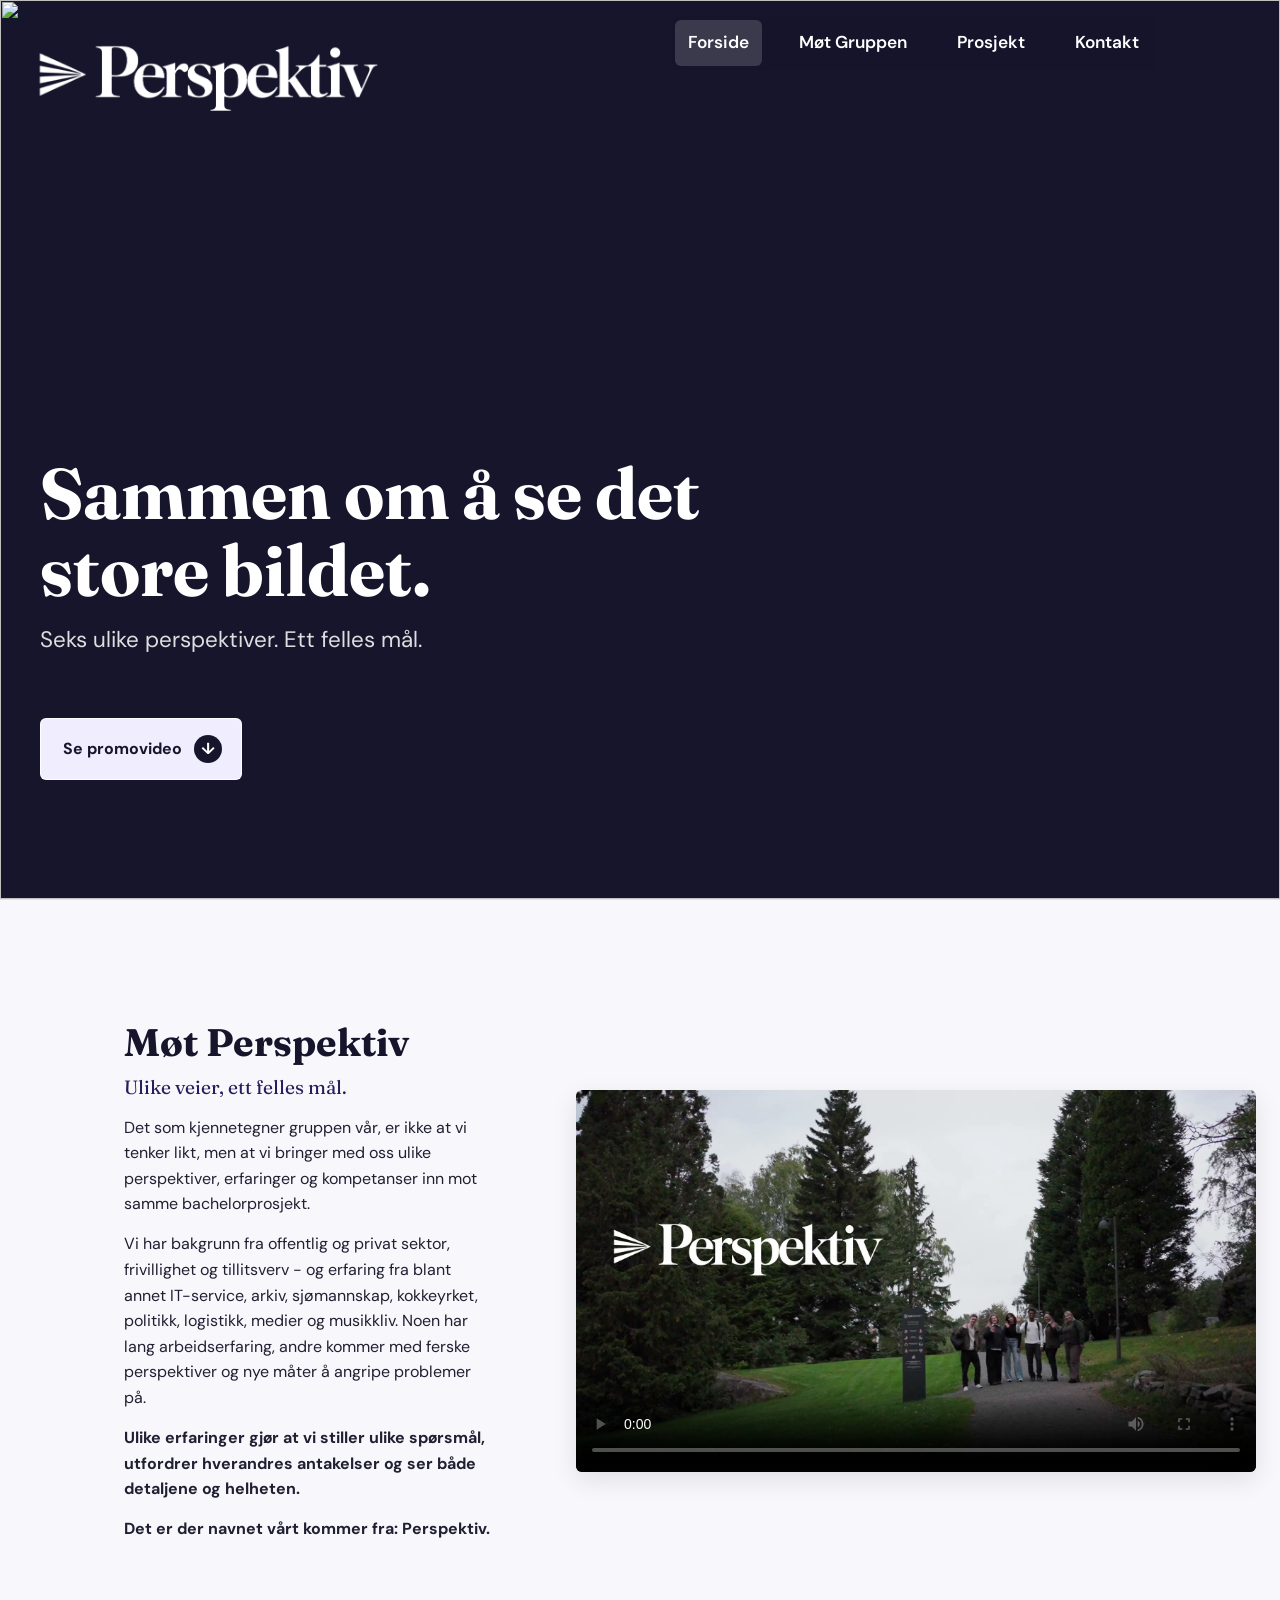
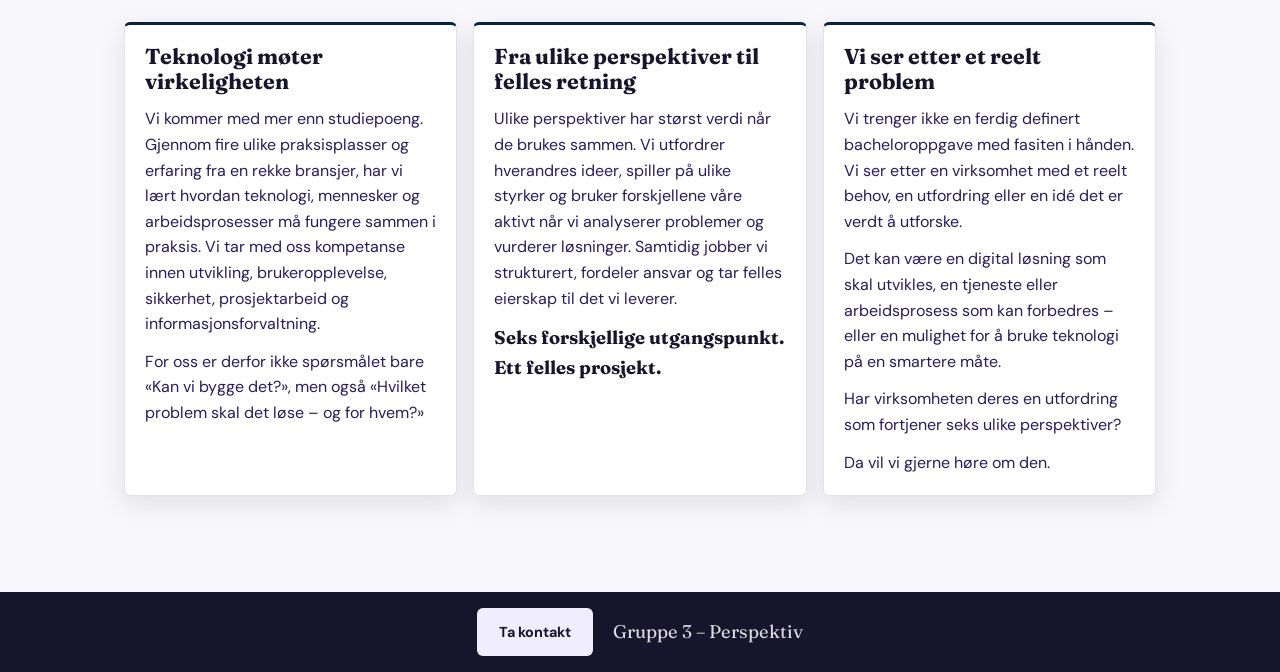
==== commit f0ae4b3c: "Se promovideo" ====
--- a/index.html
+++ b/index.html
@@ -30,16 +30,7 @@
 
   <main>
     <section class="hero home-hero">
-      <div class="home-hero-media">
-  <video class="home-hero-video" id="hero-video" preload="metadata" playsinline
-         poster="images/Zoomed%20ut.jpg" aria-label="Presentasjonsvideo av Perspektiv">
-    <source src="images/Video/Video.mp4" type="video/mp4" />
-    Nettleseren din støtter ikke videoavspilling.
-  </video>
-  <button type="button" class="hero-play" id="hero-play" aria-label="Spill av video">
-    <svg viewBox="0 0 24 24" width="32" height="32" aria-hidden="true" fill="currentColor"><path d="M8 5v14l11-7z"/></svg>
-  </button>
-</div>
+      <img class="home-hero-image" src="images/Zoomed%20ut.jpg" alt="" aria-hidden="true" />
       <div class="container">
         <div class="hero-copy">
           <h1><span>Sammen om </span>å se det store bildet.</h1>
@@ -47,7 +38,7 @@
         </div>
 
         <a class="btn home-values-cta" href="#home-about-heading">
-          Møt Perspektiv
+          Se promovideo
           <span class="home-values-cta-icon" aria-hidden="true">&darr;</span>
         </a>
       
@@ -79,7 +70,12 @@
           <p><strong>Det er der navnet vårt kommer fra: Perspektiv.</strong></p>
         </div>
 
-    
+        <div class="home-video-placeholder">
+          <video class="about-video" controls preload="metadata" playsinline poster="images/Video/Video-poster.jpg">
+            <source src="images/Video/Video.mp4" type="video/mp4" />
+            Nettleseren din støtter ikke videoavspilling.
+          </video>
+        </div>
       </div>
     </section>
 
@@ -116,7 +112,7 @@
       </article>
     </section>
 
-  </main>
+   
     
 
 
@@ -129,6 +125,5 @@
     </div>
   </footer>
   <script src="js/logo-scroll.js"></script>
-  <script src="js/hero-video.js"></script>
 </body>
 </html>
--- a/css/style.css
+++ b/css/style.css
@@ -382,69 +382,15 @@
   position: relative;
 }
 
-.home-hero-media {
+.home-hero-image {
+  height: 100%;
   inset: 0;
+  object-fit: cover;
   position: absolute;
+  width: 100%;
   z-index: 0;
 }
 
-.home-hero-video {
-  display: block;
-  height: 100%;
-  object-fit: cover;
-  width: 100%;
-}
-
-.hero-play {
-  align-items: center;
-  background: rgba(23, 21, 43, 0.6);
-  border: 2px solid #fff;
-  border-radius: 50%;
-  bottom: clamp(1.5rem, 8vh, 4rem);
-  color: #fff;
-  cursor: pointer;
-  display: flex;
-  height: 5rem;
-  justify-content: center;
-  padding: 0;
-  position: absolute;
-  right: clamp(1.5rem, 6vw, 5rem);
-  transition: background-color 0.15s ease, transform 0.15s ease;
-  width: 5rem;
-}
-
-.hero-play:hover {
-  background: rgba(23, 21, 43, 0.85);
-  transform: scale(1.06);
-}
-
-.hero-play:focus-visible {
-  outline: 3px solid #fff;
-  outline-offset: 4px;
-}
-
-/* La klikk gå gjennom til videoen, men behold klikkbare lenker og tekst */
-.home-hero .container {
-  pointer-events: none;
-}
-
-.home-hero .hero-copy,
-.home-hero .btn,
-.home-hero .scroll-indicator a {
-  pointer-events: auto;
-}
-
-/* Når videoen spilles: tone ut tekst og knapper */
-.home-hero .container,
-.hero-play {
-  transition: opacity 0.3s ease, visibility 0.3s ease;
-}
-
-.home-hero.is-playing .container,
-.home-hero.is-playing .hero-play {
-  opacity: 0;
-  visibility: hidden;
-}
 .home-hero .container {
   position: relative;
   z-index: 1;
@@ -1698,6 +1644,24 @@
   content: "";
   inset: 0;
   position: absolute;
+  border-radius: var(--radius);
+}
+
+/* transform på knappen ville gjort den til containing block for ::after,
+   slik at klikkflaten krymper til knappen. Løft hele kortet i stedet. */
+.practice-card > .btn:hover,
+.practice-card > .btn:focus {
+  transform: none;
+}
+
+.practice-card:hover > .btn,
+.practice-card:focus-within > .btn {
+  box-shadow: 0 6px 14px rgba(0, 0, 0, 0.15);
+}
+
+.practice-card:focus-within {
+  transform: translateY(-4px);
+  box-shadow: 0 12px 28px rgba(23, 21, 43, 0.14);
 }
 
 .practice-card:hover {
@@ -2698,20 +2662,10 @@
   }
 
   .hero.home-hero::before {
-    display: none;
-  }
-
-  .home-hero-media {
-    aspect-ratio: 16 / 9;
-    inset: auto;
-    position: relative;
-  }
-
-  .hero-play {
-    bottom: 0.75rem;
-    height: 4rem;
-    right: 0.75rem;
-    width: 4rem;
+    background-image: url("../images/Zoomed ut.jpg");
+    background-position: center top;
+    background-repeat: no-repeat;
+    background-size: contain;
   }
 
   .hero.home-hero .container {
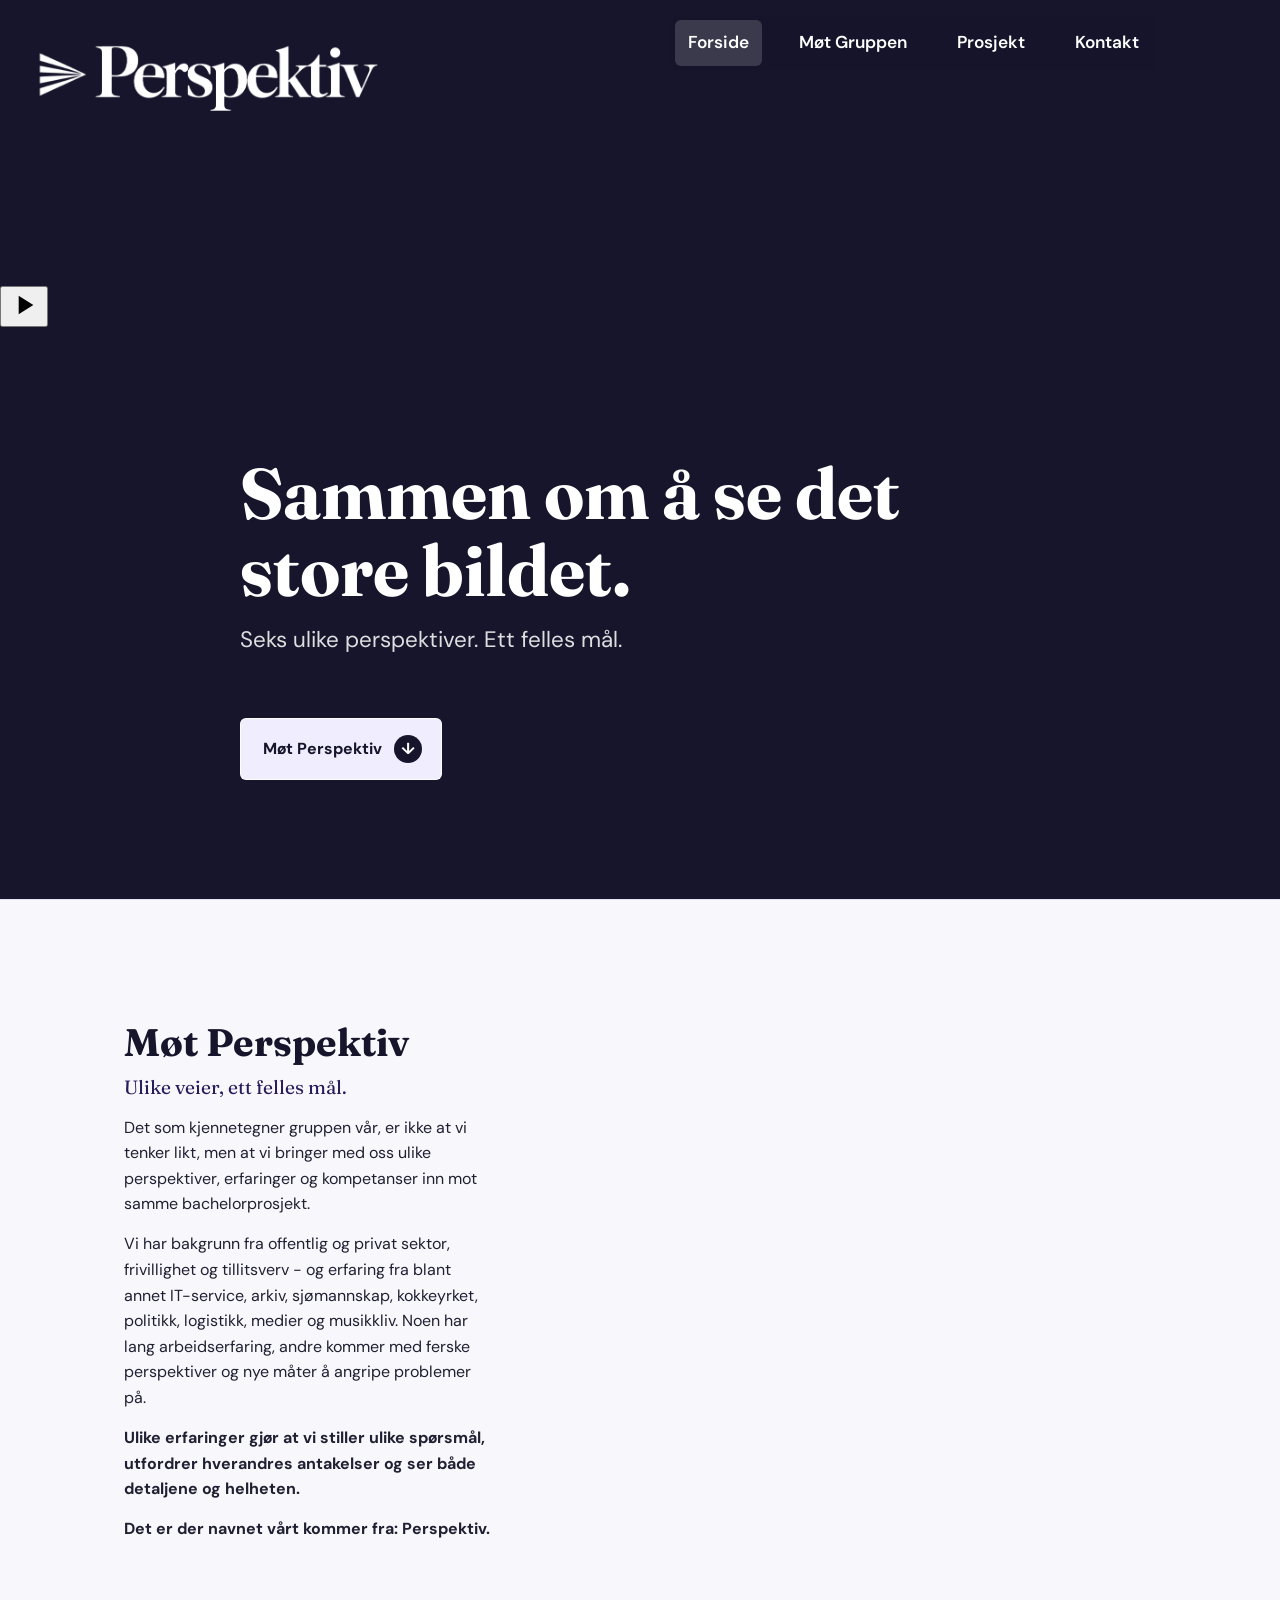
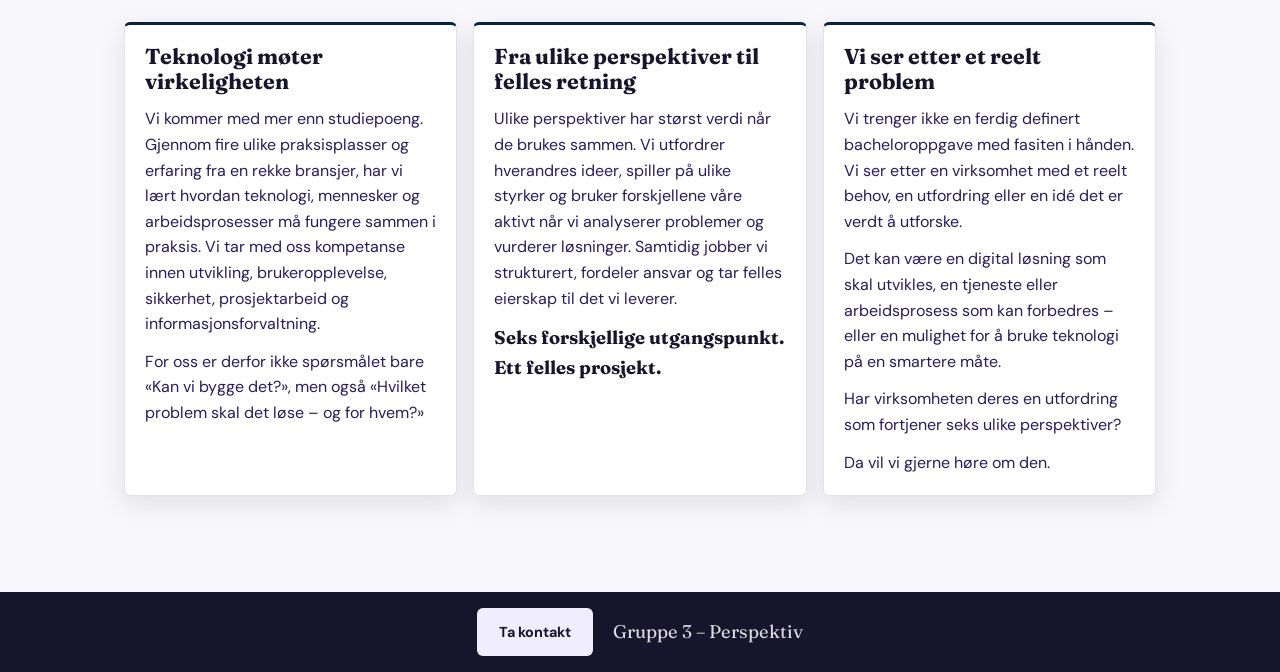
==== commit 9d3fa954: "forsidebilde=video" ====
--- a/index.html
+++ b/index.html
@@ -30,7 +30,17 @@
 
   <main>
     <section class="hero home-hero">
-      <img class="home-hero-image" src="images/Zoomed%20ut.jpg" alt="" aria-hidden="true" />
+      <div class="home-hero-media">
+  <video class="home-hero-video" id="hero-video" preload="metadata" playsinline
+         poster="images/Zoomed%20ut.jpg" aria-label="Presentasjonsvideo av Perspektiv">
+        <source src="images/Video/Video.mp4" type="video/mp4" />
+    <track kind="captions" src="images/Video/Video-tekst.vtt" srclang="no" label="Norsk" default />
+    Nettleseren din støtter ikke videoavspilling.
+  </video>
+  <button type="button" class="hero-play" id="hero-play" aria-label="Spill av video">
+    <svg viewBox="0 0 24 24" width="32" height="32" aria-hidden="true" fill="currentColor"><path d="M8 5v14l11-7z"/></svg>
+  </button>
+</div>
       <div class="container">
         <div class="hero-copy">
           <h1><span>Sammen om </span>å se det store bildet.</h1>
@@ -38,7 +48,7 @@
         </div>
 
         <a class="btn home-values-cta" href="#home-about-heading">
-          Se promovideo
+          Møt Perspektiv
           <span class="home-values-cta-icon" aria-hidden="true">&darr;</span>
         </a>
       
@@ -70,12 +80,7 @@
           <p><strong>Det er der navnet vårt kommer fra: Perspektiv.</strong></p>
         </div>
 
-        <div class="home-video-placeholder">
-          <video class="about-video" controls preload="metadata" playsinline poster="images/Video/Video-poster.jpg">
-            <source src="images/Video/Video.mp4" type="video/mp4" />
-            Nettleseren din støtter ikke videoavspilling.
-          </video>
-        </div>
+    
       </div>
     </section>
 
@@ -112,7 +117,7 @@
       </article>
     </section>
 
-   
+  </main>
     
 
 
@@ -125,5 +130,6 @@
     </div>
   </footer>
   <script src="js/logo-scroll.js"></script>
+  <script src="js/hero-video.js"></script>
 </body>
 </html>
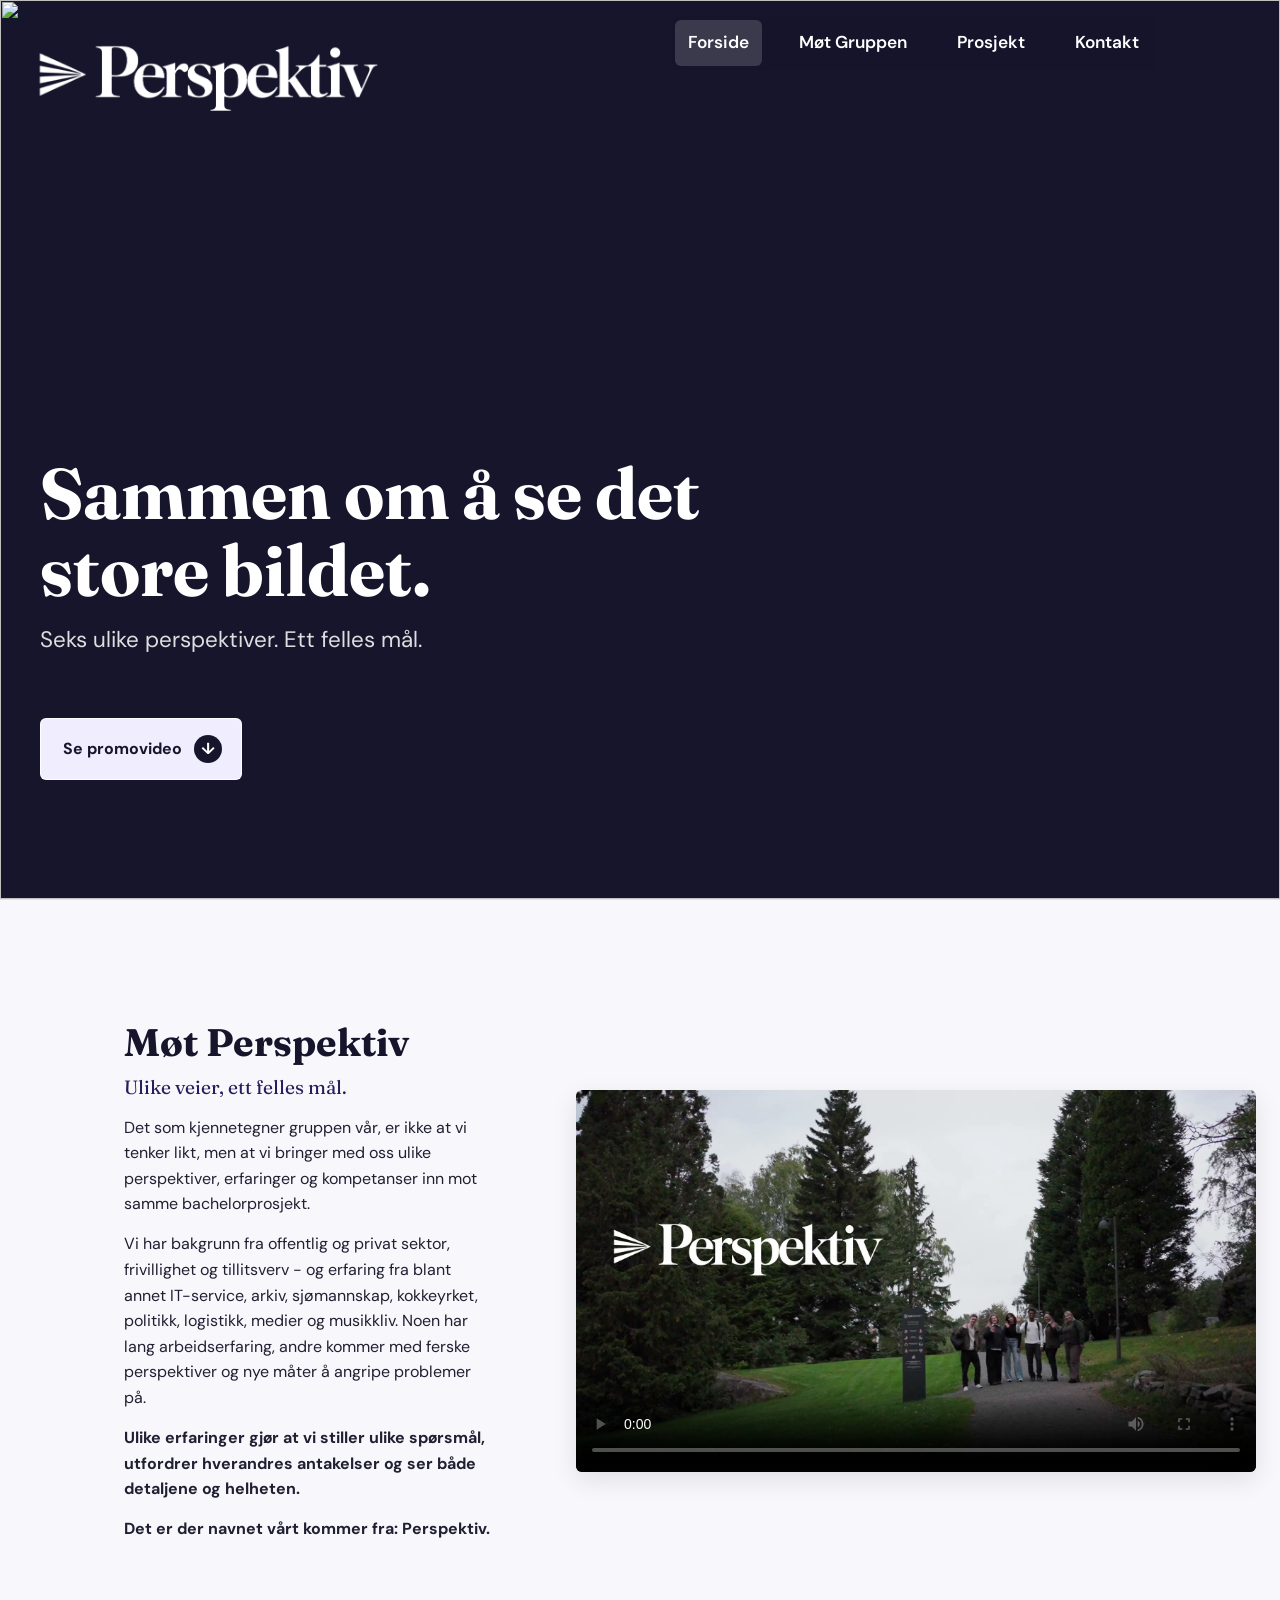
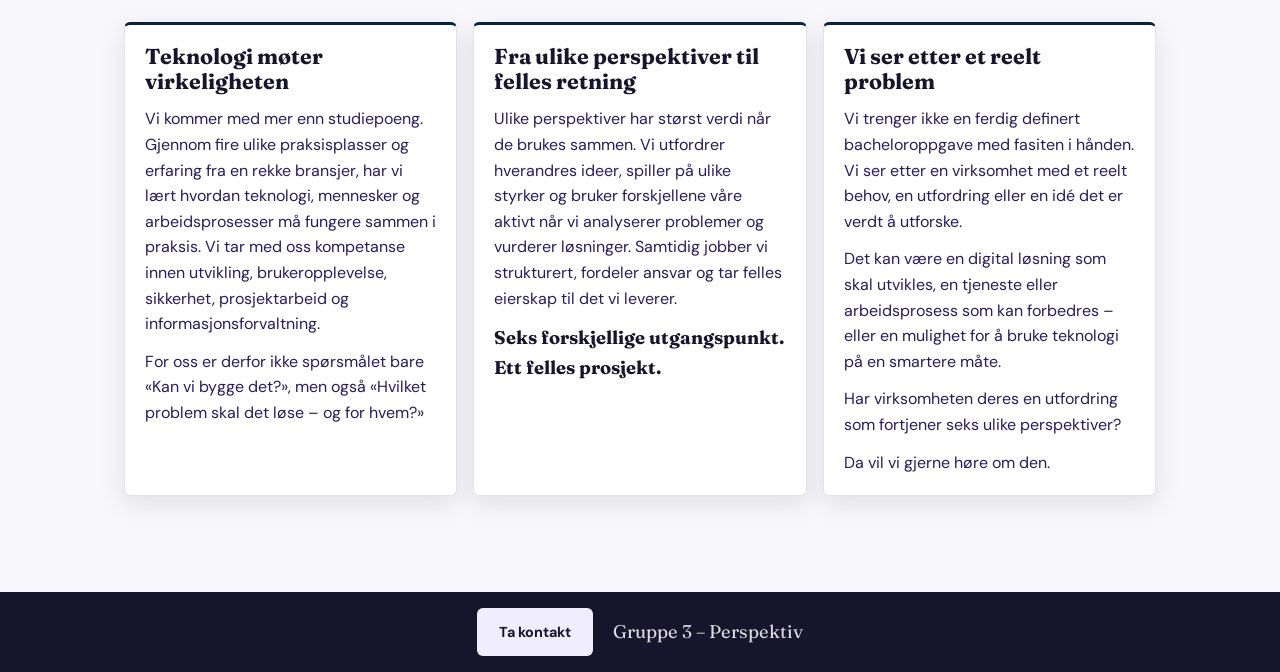
==== commit 0984d2eb: ""Se promovideo"-knapp=start video" ====
--- a/index.html
+++ b/index.html
@@ -30,25 +30,16 @@
 
   <main>
     <section class="hero home-hero">
-      <div class="home-hero-media">
-  <video class="home-hero-video" id="hero-video" preload="metadata" playsinline
-         poster="images/Zoomed%20ut.jpg" aria-label="Presentasjonsvideo av Perspektiv">
-        <source src="images/Video/Video.mp4" type="video/mp4" />
-    <track kind="captions" src="images/Video/Video-tekst.vtt" srclang="no" label="Norsk" default />
-    Nettleseren din støtter ikke videoavspilling.
-  </video>
-  <button type="button" class="hero-play" id="hero-play" aria-label="Spill av video">
-    <svg viewBox="0 0 24 24" width="32" height="32" aria-hidden="true" fill="currentColor"><path d="M8 5v14l11-7z"/></svg>
-  </button>
-</div>
+      <img class="home-hero-image" src="images/Zoomed%20ut.jpg" alt="" aria-hidden="true" />
       <div class="container">
         <div class="hero-copy">
           <h1><span>Sammen om </span>å se det store bildet.</h1>
           <p>Seks ulike perspektiver. Ett felles mål.</p>
         </div>
 
-        <a class="btn home-values-cta" href="#home-about-heading">
-          Møt Perspektiv
+        <a class="btn home-values-cta" href="#promo-video" data-play-video
+   aria-label="Se promovideo – hopper til videoen og starter avspilling">
+          Se promovideo
           <span class="home-values-cta-icon" aria-hidden="true">&darr;</span>
         </a>
       
@@ -80,7 +71,11 @@
           <p><strong>Det er der navnet vårt kommer fra: Perspektiv.</strong></p>
         </div>
 
-    
+        <div class="home-video-placeholder">
+<video class="about-video" id="promo-video" controls preload="metadata" playsinline poster="images/Video/Video-poster.jpg">            <source src="images/Video/Video.mp4" type="video/mp4" />
+            Nettleseren din støtter ikke videoavspilling.
+          </video>
+        </div>
       </div>
     </section>
 
@@ -117,7 +112,7 @@
       </article>
     </section>
 
-  </main>
+   
     
 
 
@@ -130,6 +125,6 @@
     </div>
   </footer>
   <script src="js/logo-scroll.js"></script>
-  <script src="js/hero-video.js"></script>
+  <script src="js/promo-video.js"></script>
 </body>
 </html>
--- a/css/style.css
+++ b/css/style.css
@@ -2787,4 +2787,10 @@
   padding: 0.5rem 0.75rem;
   border-radius: 999px;
   box-shadow: 0 2px 10px rgba(23, 21, 43, 0.08);
+}
+
+/* Gir luft over videoen når "Se promovideo" scroller hit,
+   slik at den faste logoen ikke dekker den */
+#promo-video {
+  scroll-margin-top: 7rem;
 }
